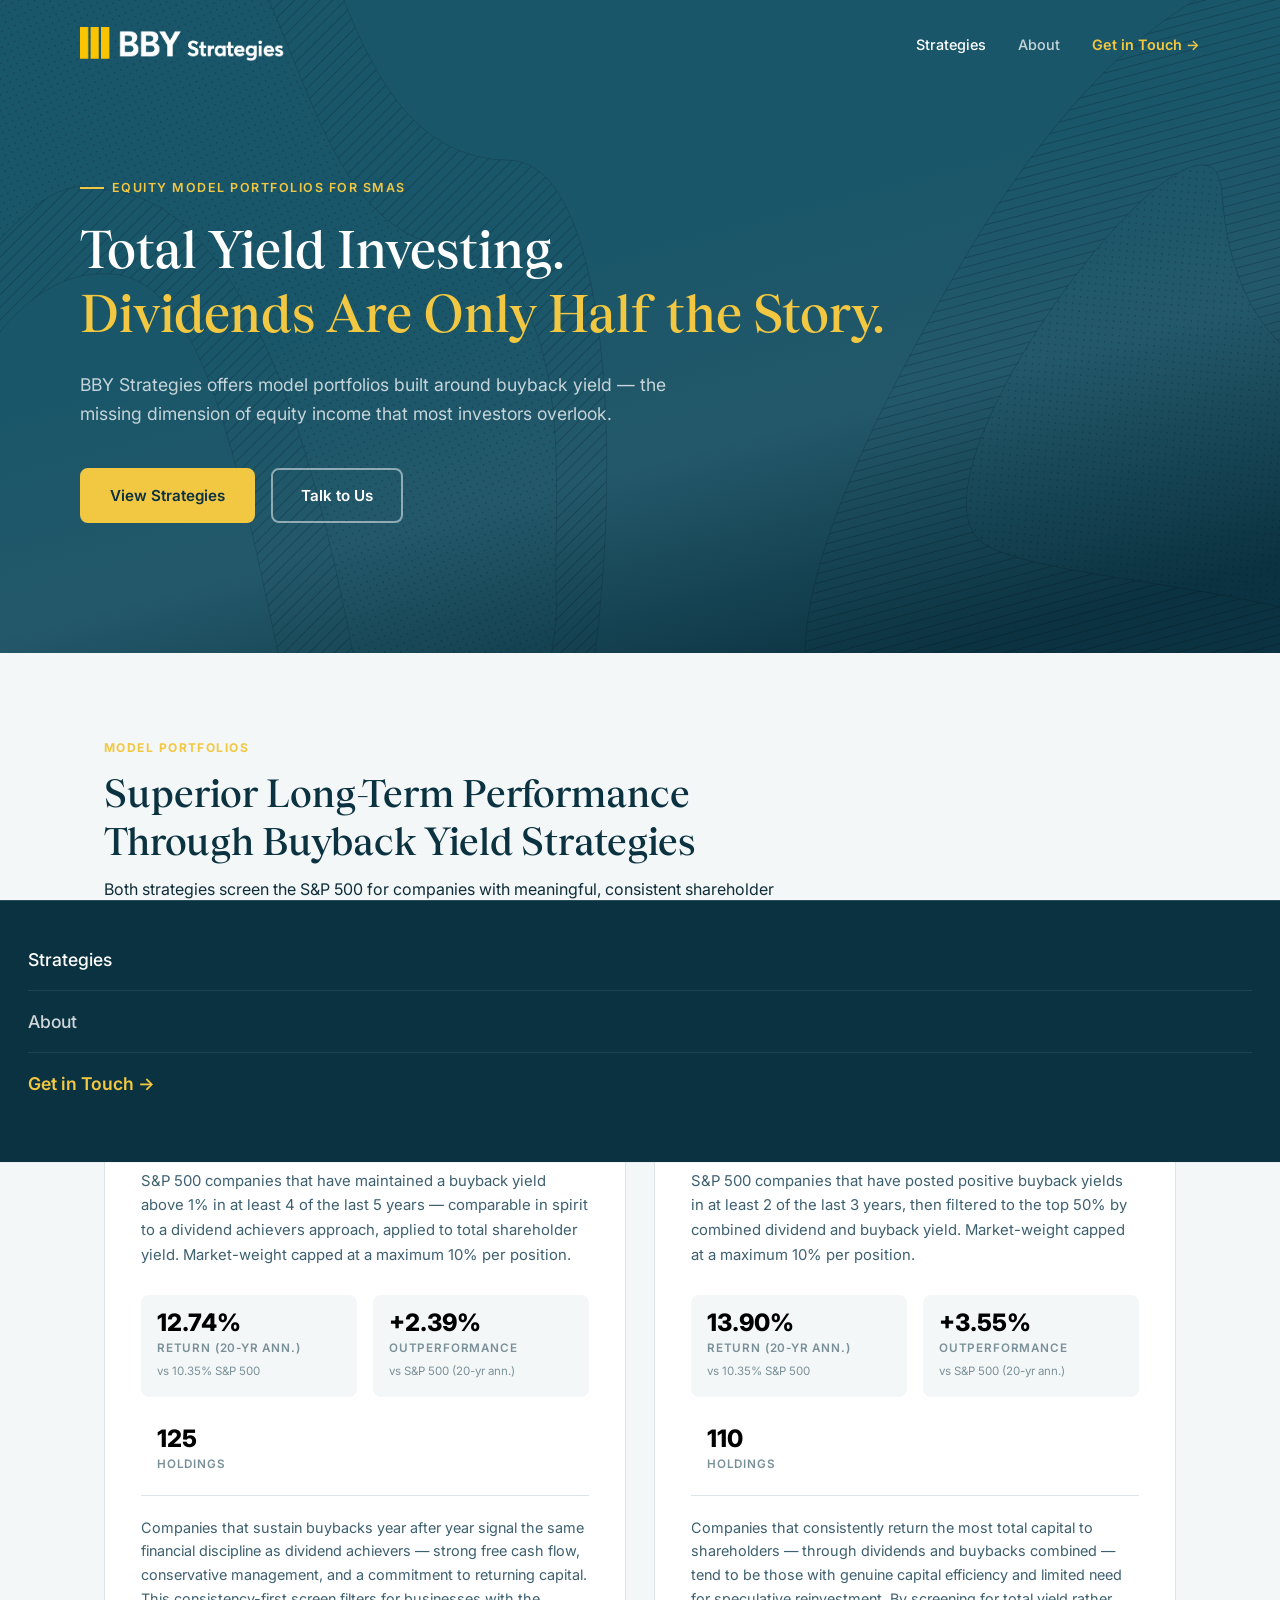
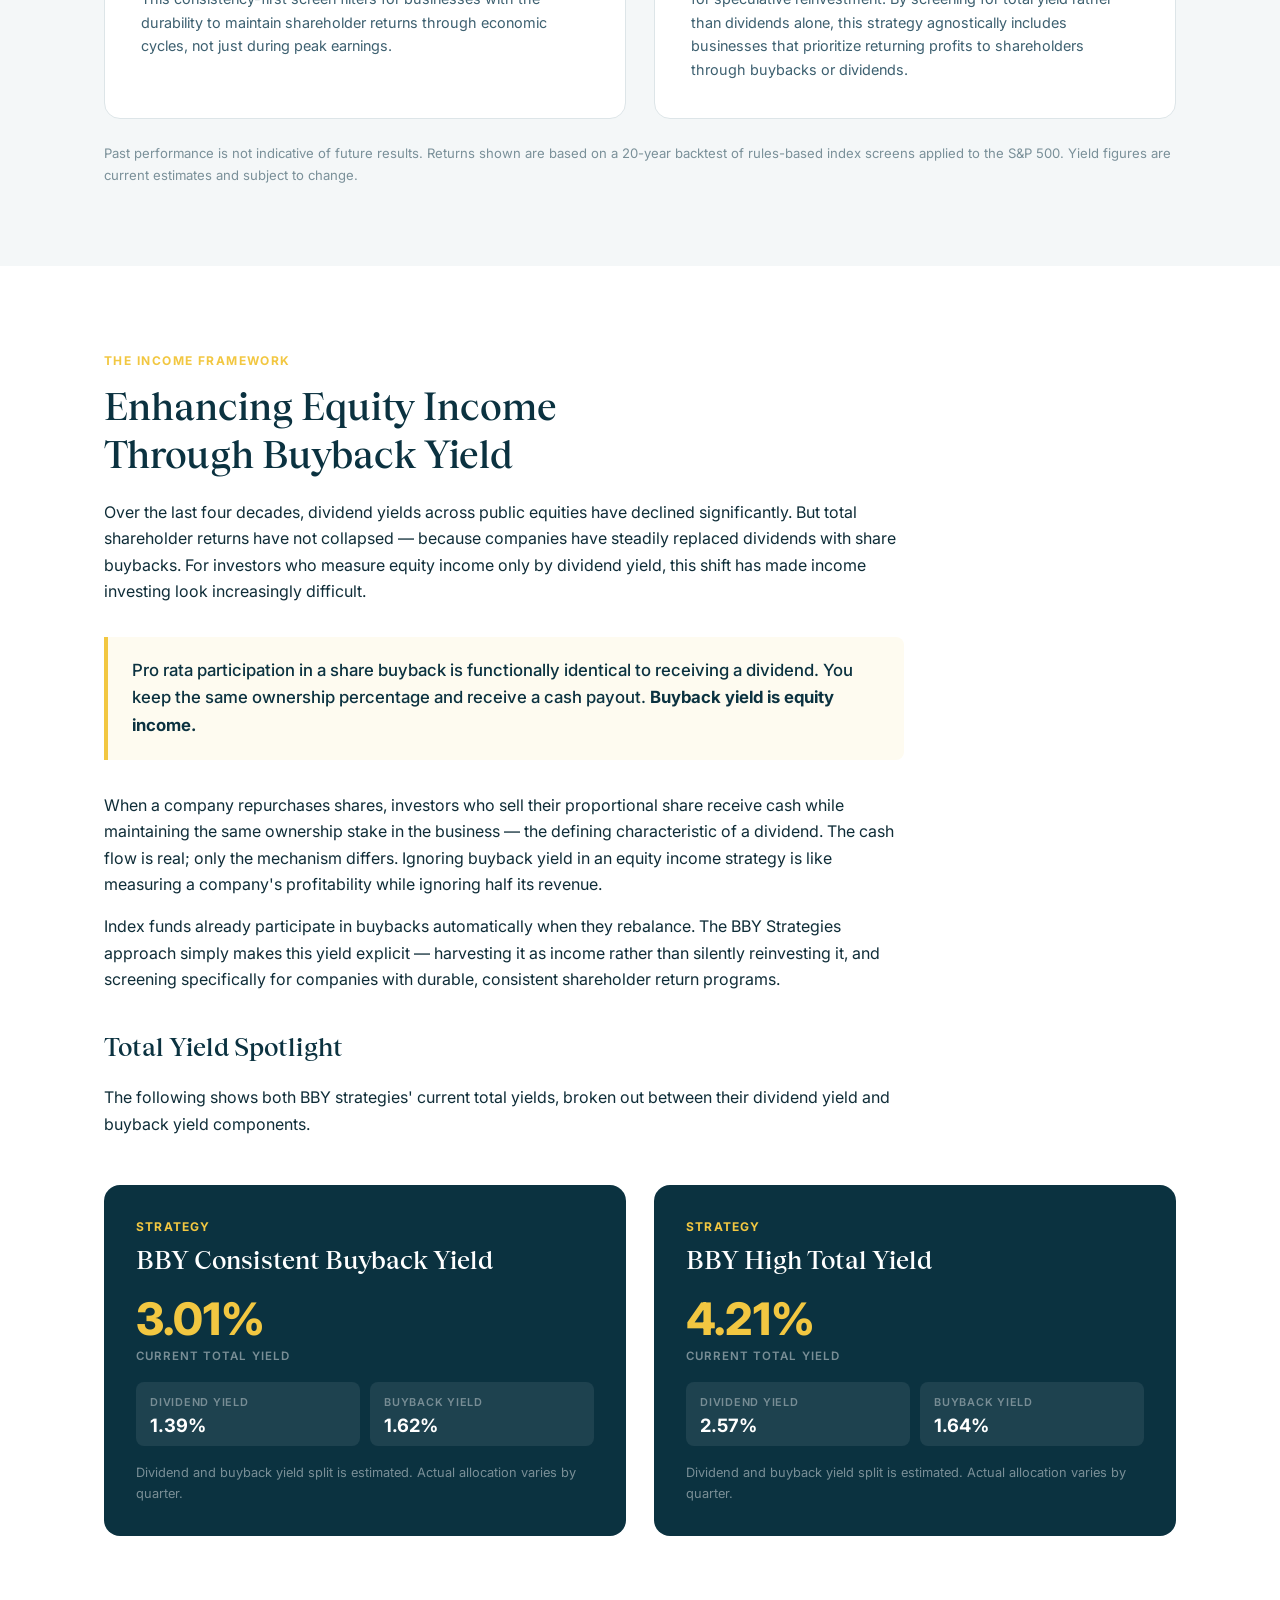
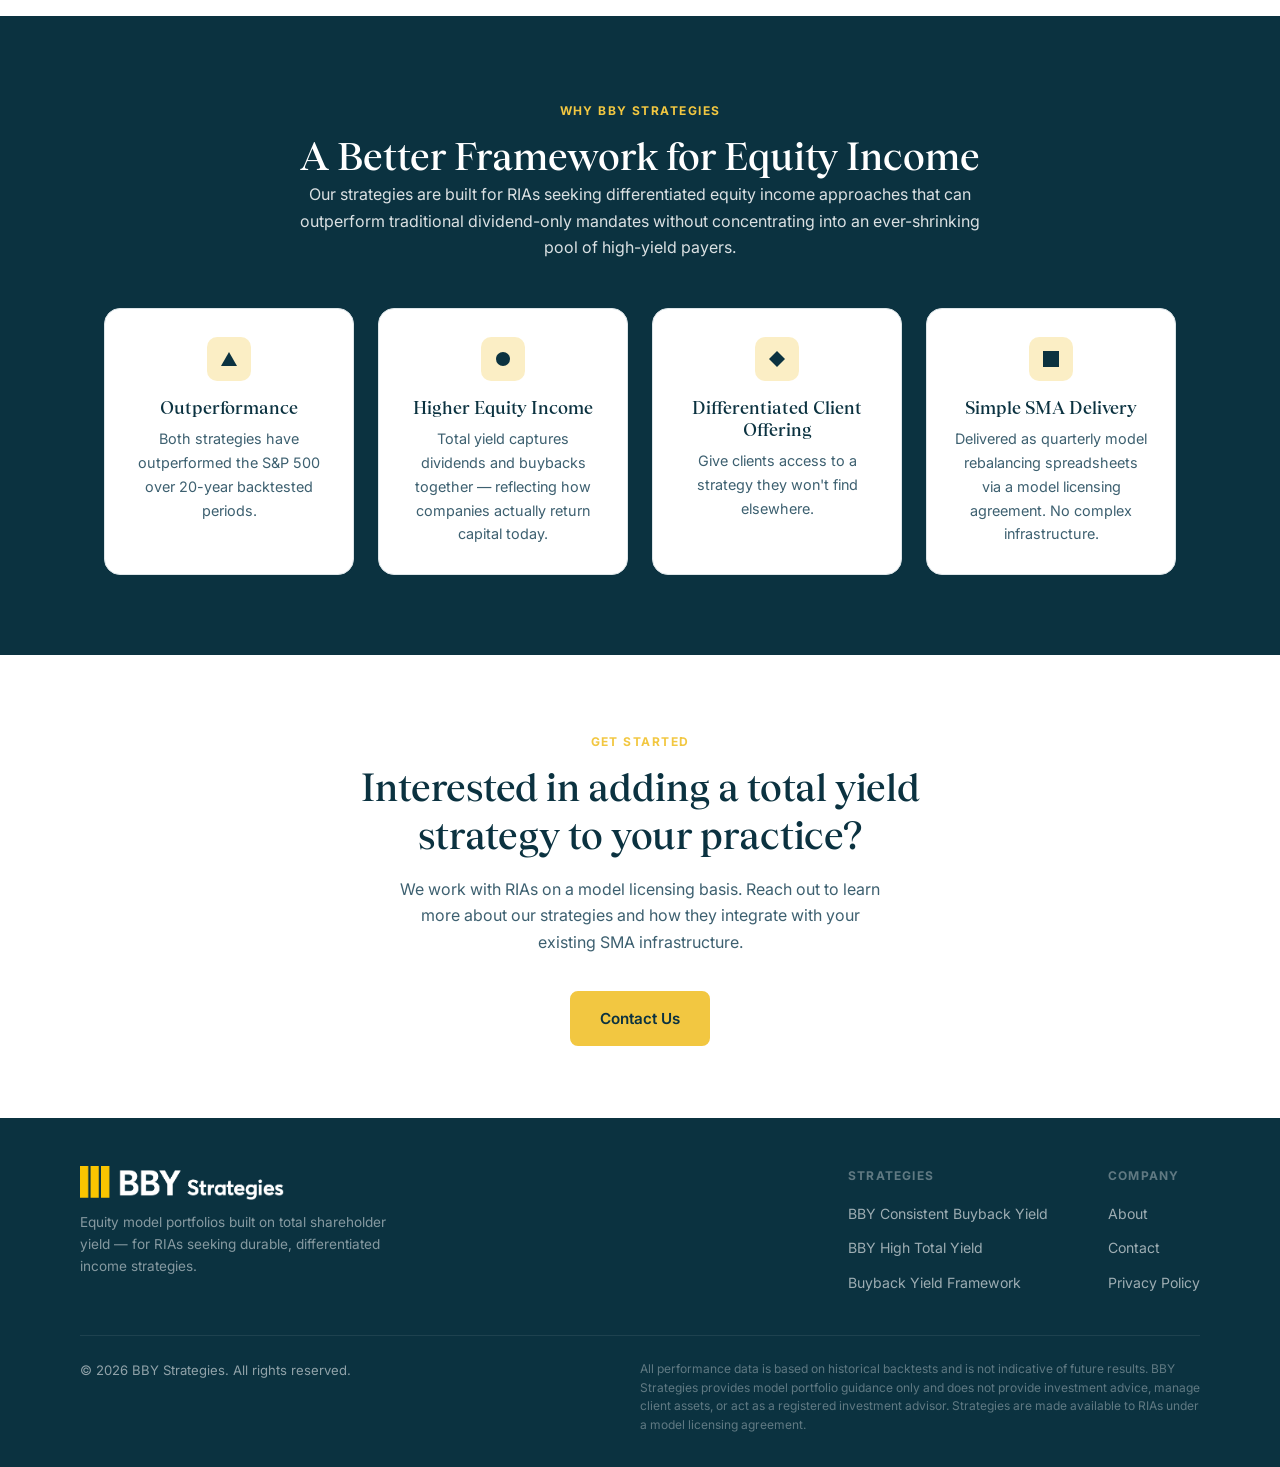
==== index.html @ 71095b54 "Website" ====
<!DOCTYPE html>
<html lang="en">
<head>
  <meta charset="UTF-8" />
  <meta name="viewport" content="width=device-width, initial-scale=1.0" />
  <title>BBY Strategies — Buyback Yield Model Portfolios</title>
  <meta name="description" content="BBY Strategies provides equity model portfolios for separately managed accounts, built around buyback yield to generate superior long-term returns and enhanced equity income." />
  <link rel="preconnect" href="https://fonts.googleapis.com" />
  <link rel="preconnect" href="https://fonts.gstatic.com" crossorigin />
  <link href="https://fonts.googleapis.com/css2?family=Inter:wght@400;500;600;700;800&display=swap" rel="stylesheet" />
  <link rel="stylesheet" href="css/style.css" />
</head>
<body>

<!-- ===== Navigation ===== -->
<nav class="nav">
  <div class="nav__inner">
    <a href="index.html" class="nav__logo">
      <img src="images/logo-strategies-white.png" alt="BBY Strategies" />
    </a>
    <ul class="nav__links">
      <li><a href="index.html" class="active">Strategies</a></li>
      <li><a href="about.html">About</a></li>
      <li class="nav-cta"><a href="contact.html">Get in Touch &rarr;</a></li>
    </ul>
    <button class="nav__hamburger" id="nav-hamburger" aria-label="Open menu" aria-expanded="false">
      <span></span><span></span><span></span>
    </button>
  </div>
</nav>

<div class="mobile-menu" id="mobile-menu">
  <ul>
    <li><a href="index.html" class="active">Strategies</a></li>
    <li><a href="about.html">About</a></li>
    <li class="nav-cta"><a href="contact.html">Get in Touch &rarr;</a></li>
  </ul>
</div>

<!-- ===== Hero ===== -->
<section class="hero">

  <svg class="hero-blob hero-blob--left" viewBox="0 0 1064 1184" fill="none" xmlns="http://www.w3.org/2000/svg" aria-hidden="true">
    <path d="M365.024 420.159C365.024 290.773 146.822 379.116 129.447 248.578C112.071 118.04 77.0359 1 545.751 1C1014.47 1 978.769 248.578 978.769 248.578C978.769 365.693 724.549 323.824 716.161 397.226C705.675 488.978 1063 688.184 1063 810.013C1063 950.476 724.496 914.644 724.496 1097.94C716.161 1238.57 1 1194.14 1 1042.89C1 862.009 614.666 900.096 623.003 738.349C630.169 599.32 365.024 584.987 365.024 420.159Z" fill="url(#line-pat-hl)" mask="url(#blob-mask-hl)" stroke="currentColor" stroke-width="0.4"/>
    <path d="M439.133 423.459C414.176 326.945 349.397 197.106 349.397 146.403C349.397 40.1026 833.202 101.077 727.86 171.557C507.897 318.724 734.603 513.792 758.601 541.002C777.929 562.916 996.802 730.03 953.291 816.927C909.78 903.823 671.787 908.241 647.979 1035.63C624.171 1163.03 424.977 1133.59 332.209 1137.81C239.44 1142.02 -99.7187 1030.83 309.12 950.679C717.959 870.531 693.779 746.88 699.693 724.947C722.567 640.122 470.329 544.102 439.133 423.459Z" fill="url(#dot-pat-hl)"/>
    <path d="M439.133 423.459C414.176 326.945 349.397 197.106 349.397 146.403C349.397 40.1026 833.202 101.077 727.86 171.557C507.897 318.724 734.603 513.792 758.601 541.002C777.929 562.916 996.802 730.03 953.291 816.927C909.78 903.823 671.787 908.241 647.979 1035.63C624.171 1163.03 424.977 1133.59 332.209 1137.81C239.44 1142.02 -99.7187 1030.83 309.12 950.679C717.959 870.531 693.779 746.88 699.693 724.947C722.567 640.122 470.329 544.102 439.133 423.459Z" stroke="currentColor" stroke-width="0.4"/>
    <defs>
      <mask id="blob-mask-hl"><rect x="0" y="0" width="100%" height="100%" fill="white"/><path d="M439.133 423.459C414.176 326.945 349.397 197.106 349.397 146.403C349.397 40.1026 833.202 101.077 727.86 171.557C507.897 318.724 734.603 513.792 758.601 541.002C777.929 562.916 996.802 730.03 953.291 816.927C909.78 903.823 671.787 908.241 647.979 1035.63C624.171 1163.03 424.977 1133.59 332.209 1137.81C239.44 1142.02 -99.7187 1030.83 309.12 950.679C717.959 870.531 693.779 746.88 699.693 724.947C722.567 640.122 470.329 544.102 439.133 423.459Z" fill="black"/></mask>
      <pattern id="line-pat-hl" width="0.0075" height="100%" patternContentUnits="objectBoundingBox" patternTransform="rotate(135)"><line x1="0" y1="0" x2="0" y2="1" stroke="currentColor" stroke-width="0.001"/></pattern>
      <pattern id="dot-pat-hl" width="0.0075" height="0.015" patternContentUnits="objectBoundingBox" fill="currentColor" patternTransform="rotate(-25) scale(1 0.8)"><circle cx="0.00375" cy="0.00375" r="0.00075"/><circle cx="0.00375" cy="0.01125" r="0.00075"/></pattern>
    </defs>
  </svg>
  <svg class="hero-blob hero-blob--right" viewBox="0 0 1064 1184" fill="none" xmlns="http://www.w3.org/2000/svg" aria-hidden="true">
    <path d="M365.024 420.159C365.024 290.773 146.822 379.116 129.447 248.578C112.071 118.04 77.0359 1 545.751 1C1014.47 1 978.769 248.578 978.769 248.578C978.769 365.693 724.549 323.824 716.161 397.226C705.675 488.978 1063 688.184 1063 810.013C1063 950.476 724.496 914.644 724.496 1097.94C716.161 1238.57 1 1194.14 1 1042.89C1 862.009 614.666 900.096 623.003 738.349C630.169 599.32 365.024 584.987 365.024 420.159Z" fill="url(#line-pat-hr)" mask="url(#blob-mask-hr)" stroke="currentColor" stroke-width="0.4"/>
    <path d="M439.133 423.459C414.176 326.945 349.397 197.106 349.397 146.403C349.397 40.1026 833.202 101.077 727.86 171.557C507.897 318.724 734.603 513.792 758.601 541.002C777.929 562.916 996.802 730.03 953.291 816.927C909.78 903.823 671.787 908.241 647.979 1035.63C624.171 1163.03 424.977 1133.59 332.209 1137.81C239.44 1142.02 -99.7187 1030.83 309.12 950.679C717.959 870.531 693.779 746.88 699.693 724.947C722.567 640.122 470.329 544.102 439.133 423.459Z" fill="url(#dot-pat-hr)"/>
    <path d="M439.133 423.459C414.176 326.945 349.397 197.106 349.397 146.403C349.397 40.1026 833.202 101.077 727.86 171.557C507.897 318.724 734.603 513.792 758.601 541.002C777.929 562.916 996.802 730.03 953.291 816.927C909.78 903.823 671.787 908.241 647.979 1035.63C624.171 1163.03 424.977 1133.59 332.209 1137.81C239.44 1142.02 -99.7187 1030.83 309.12 950.679C717.959 870.531 693.779 746.88 699.693 724.947C722.567 640.122 470.329 544.102 439.133 423.459Z" stroke="currentColor" stroke-width="0.4"/>
    <defs>
      <mask id="blob-mask-hr"><rect x="0" y="0" width="100%" height="100%" fill="white"/><path d="M439.133 423.459C414.176 326.945 349.397 197.106 349.397 146.403C349.397 40.1026 833.202 101.077 727.86 171.557C507.897 318.724 734.603 513.792 758.601 541.002C777.929 562.916 996.802 730.03 953.291 816.927C909.78 903.823 671.787 908.241 647.979 1035.63C624.171 1163.03 424.977 1133.59 332.209 1137.81C239.44 1142.02 -99.7187 1030.83 309.12 950.679C717.959 870.531 693.779 746.88 699.693 724.947C722.567 640.122 470.329 544.102 439.133 423.459Z" fill="black"/></mask>
      <pattern id="line-pat-hr" width="0.0075" height="100%" patternContentUnits="objectBoundingBox" patternTransform="rotate(135)"><line x1="0" y1="0" x2="0" y2="1" stroke="currentColor" stroke-width="0.001"/></pattern>
      <pattern id="dot-pat-hr" width="0.0075" height="0.015" patternContentUnits="objectBoundingBox" fill="currentColor" patternTransform="rotate(-25) scale(1 0.8)"><circle cx="0.00375" cy="0.00375" r="0.00075"/><circle cx="0.00375" cy="0.01125" r="0.00075"/></pattern>
    </defs>
  </svg>

  <div class="hero__inner">
    <div class="hero__eyebrow">Equity Model Portfolios for SMAs</div>
    <h1>Total Yield Investing.<br><em>Dividends Are Only Half the Story.</em></h1>
    <p class="hero__sub">
      BBY Strategies offers model portfolios built around buyback yield — the missing dimension
      of equity income that most investors overlook.
    </p>
    <div class="hero__actions">
      <a href="#strategies" class="btn btn-primary">View Strategies</a>
      <a href="contact.html" class="btn btn-outline">Talk to Us</a>
    </div>
  </div>
</section>

<!-- ===== Section 1: Strategies ===== -->
<section class="section section--gray" id="strategies">
  <div class="container">
    <div class="section-label">Model Portfolios</div>
    <h2 style="padding-bottom: 10px;">Superior Long-Term Performance<br>Through Buyback Yield Strategies</h2>
    <div class="section-intro" style="margin-bottom: 64px;">
      <p>
        Both strategies screen the S&amp;P 500 for companies with meaningful, consistent shareholder returns —
        combining dividend yield and buyback yield into a single total yield framework. The result is a
        portfolio that has historically outperformed the broad market and high-dividend benchmarks alike.
      </p>
    </div>

    <div class="strategies">

      <!-- Strategy 1 -->
      <div class="strategy-card">
        <div class="strategy-card__tag">Strategy</div>
        <h3>BBY Consistent Buyback Yield</h3>
        <p class="strategy-card__desc">S&amp;P 500 companies that have maintained a buyback yield above 1% in at least 4 of the last 5 years — comparable in spirit to a dividend achievers approach, applied to total shareholder yield. Market-weight capped at a maximum 10% per position.</p>

        <div class="strategy-card__metrics">
          <div class="metric">
            <div class="metric__value">12.74%</div>
            <div class="metric__label">Return (20-yr ann.)</div>
            <div class="metric__vs">vs 10.35% S&amp;P 500</div>
          </div>
          <div class="metric">
            <div class="metric__value">+2.39%</div>
            <div class="metric__label">Outperformance</div>
            <div class="metric__vs">vs S&amp;P 500 (20-yr ann.)</div>
          </div>
        </div>
        <div class="metric metric--plain">
          <div class="metric__value">125</div>
          <div class="metric__label">Holdings</div>
        </div>
        <p class="strategy-card__thesis">
          Companies that sustain buybacks year after year signal the same financial discipline as dividend achievers — strong free cash flow, conservative management, and a commitment to returning capital. This consistency-first screen filters for businesses with the durability to maintain shareholder returns through economic cycles, not just during peak earnings.
        </p>
      </div>

      <!-- Strategy 2 -->
      <div class="strategy-card">
        <div class="strategy-card__tag">Strategy</div>
        <h3>BBY High Total Yield</h3>
        <p class="strategy-card__desc">S&amp;P 500 companies that have posted positive buyback yields in at least 2 of the last 3 years, then filtered to the top 50% by combined dividend and buyback yield. Market-weight capped at a maximum 10% per position.</p>

        <div class="strategy-card__metrics">
          <div class="metric">
            <div class="metric__value">13.90%</div>
            <div class="metric__label">Return (20-yr ann.)</div>
            <div class="metric__vs">vs 10.35% S&amp;P 500</div>
          </div>
          <div class="metric">
            <div class="metric__value">+3.55%</div>
            <div class="metric__label">Outperformance</div>
            <div class="metric__vs">vs S&amp;P 500 (20-yr ann.)</div>
          </div>
        </div>
        <div class="metric metric--plain">
          <div class="metric__value">110</div>
          <div class="metric__label">Holdings</div>
        </div>
        <p class="strategy-card__thesis">
          Companies that consistently return the most total capital to shareholders — through dividends and buybacks combined — tend to be those with genuine capital efficiency and limited need for speculative reinvestment. By screening for total yield rather than dividends alone, this strategy agnostically includes businesses that prioritize returning profits to shareholders through buybacks or dividends.
        </p>
      </div>

    </div><!-- end .strategies -->

    <p style="margin-top: 24px; font-size: 0.82rem; color: var(--mid-gray);">
      Past performance is not indicative of future results. Returns shown are based on a 20-year backtest of rules-based index screens applied to the S&amp;P 500. Yield figures are current estimates and subject to change.
    </p>
  </div>
</section>

<!-- ===== Section 2: Equity Income via Buyback Yield ===== -->
<section class="section" id="equity-income">
  <div class="container">
    <div class="section-label">The Income Framework</div>

    <div class="income-explainer">
      <h2 style="max-width: 480px;">Enhancing Equity Income Through Buyback Yield</h2>

      <p>
        Over the last four decades, dividend yields across public equities have declined significantly.
        But total shareholder returns have not collapsed — because companies have steadily replaced
        dividends with share buybacks. For investors who measure equity income only by dividend yield,
        this shift has made income investing look increasingly difficult.
      </p>

      <div class="callout-box">
        <p>
          Pro rata participation in a share buyback is functionally identical to receiving a dividend.
          You keep the same ownership percentage and receive a cash payout. <strong>Buyback yield is equity income.</strong>
        </p>
      </div>

      <p>
        When a company repurchases shares, investors who sell their proportional share receive cash while
        maintaining the same ownership stake in the business — the defining characteristic of a
        dividend. The cash flow is real; only the mechanism differs. Ignoring buyback yield in an
        equity income strategy is like measuring a company's profitability while ignoring half its
        revenue.
      </p>

      <p>
        Index funds already participate in buybacks automatically when they rebalance. The BBY Strategies
        approach simply makes this yield explicit — harvesting it as income rather than silently
        reinvesting it, and screening specifically for companies with durable, consistent shareholder
        return programs.
      </p>

      <h3 style="margin-top: 40px; margin-bottom: 20px;">Total Yield Spotlight</h3>
      <p>
        The following shows both BBY strategies' current total yields, broken out between their dividend
        yield and buyback yield components.
      </p>
    </div>

    <!-- Income Cards -->
    <div class="income-grid">

      <div class="income-card">
        <div class="income-card__name">Strategy</div>
        <h3>BBY Consistent Buyback Yield</h3>

        <div class="yield-hero">
          <div class="yield-hero__value">3.01%</div>
          <div class="yield-hero__label">Current Total Yield</div>
        </div>

        <div class="yield-sub-tiles">
          <div class="yield-sub-tile">
            <div class="yield-sub-tile__label">Dividend Yield</div>
            <div class="yield-sub-tile__value">1.39%</div>
          </div>
          <div class="yield-sub-tile">
            <div class="yield-sub-tile__label">Buyback Yield</div>
            <div class="yield-sub-tile__value">1.62%</div>
          </div>
        </div>

        <p class="income-card__note">
          Dividend and buyback yield split is estimated. Actual allocation varies by quarter.
        </p>
      </div>

      <div class="income-card">
        <div class="income-card__name">Strategy</div>
        <h3>BBY High Total Yield</h3>

        <div class="yield-hero">
          <div class="yield-hero__value">4.21%</div>
          <div class="yield-hero__label">Current Total Yield</div>
        </div>

        <div class="yield-sub-tiles">
          <div class="yield-sub-tile">
            <div class="yield-sub-tile__label">Dividend Yield</div>
            <div class="yield-sub-tile__value">2.57%</div>
          </div>
          <div class="yield-sub-tile">
            <div class="yield-sub-tile__label">Buyback Yield</div>
            <div class="yield-sub-tile__value">1.64%</div>
          </div>
        </div>

        <p class="income-card__note">
          Dividend and buyback yield split is estimated. Actual allocation varies by quarter.
        </p>
      </div>

    </div><!-- end income-grid -->
  </div>
</section>

<!-- ===== Why BBY ===== -->
<section class="section section--dark">
  <div class="container text-center">
    <div class="section-label">Why BBY Strategies</div>
    <h2>A Better Framework for Equity Income</h2>
    <div class="section-intro">
      <p>Our strategies are built for RIAs seeking differentiated equity income approaches that can
      outperform traditional dividend-only mandates without concentrating into an ever-shrinking
      pool of high-yield payers.</p>
    </div>

    <div class="why-grid">
      <div class="why-card">
        <div class="why-card__icon">
          <svg width="18" height="18" viewBox="0 0 18 18" fill="none" aria-hidden="true"><polygon points="9,2 17,16 1,16" fill="currentColor"/></svg>
        </div>
        <h4>Outperformance</h4>
        <p>Both strategies have outperformed the S&amp;P 500 over 20-year backtested periods.</p>
      </div>
      <div class="why-card">
        <div class="why-card__icon">
          <svg width="18" height="18" viewBox="0 0 18 18" fill="none" aria-hidden="true"><circle cx="9" cy="9" r="7" fill="currentColor"/></svg>
        </div>
        <h4>Higher Equity Income</h4>
        <p>Total yield captures dividends and buybacks together — reflecting how companies actually return capital today.</p>
      </div>
      <div class="why-card">
        <div class="why-card__icon">
          <svg width="18" height="18" viewBox="0 0 18 18" fill="none" aria-hidden="true"><polygon points="9,1 17,9 9,17 1,9" fill="currentColor"/></svg>
        </div>
        <h4>Differentiated Client Offering</h4>
        <p>Give clients access to a strategy they won't find elsewhere.</p>
      </div>
      <div class="why-card">
        <div class="why-card__icon">
          <svg width="18" height="18" viewBox="0 0 18 18" fill="none" aria-hidden="true"><rect x="1" y="1" width="16" height="16" fill="currentColor"/></svg>
        </div>
        <h4>Simple SMA Delivery</h4>
        <p>Delivered as quarterly model rebalancing spreadsheets via a model licensing agreement. No complex infrastructure.</p>
      </div>
    </div>
  </div>
</section>

<!-- ===== CTA ===== -->
<section class="section" style="padding: 72px 24px;">
  <div class="container text-center">
    <div class="section-label">Get Started</div>
    <h2 style="max-width: 560px; margin-inline: auto; margin-bottom: 16px;">
      Interested in adding a total yield strategy to your practice?
    </h2>
    <p style="color: var(--text-light); max-width: 480px; margin-inline: auto; margin-bottom: 36px;">
      We work with RIAs on a model licensing basis. Reach out to learn more about our strategies and
      how they integrate with your existing SMA infrastructure.
    </p>
    <a href="contact.html" class="btn btn-primary">Contact Us</a>
  </div>
</section>

<!-- ===== Footer ===== -->
<footer class="footer">
  <div class="footer__inner">
    <div class="footer__top">
      <div class="footer__brand">
        <a href="index.html" class="nav__logo" style="margin-bottom: 12px;">
          <img src="images/logo-strategies-white.png" alt="BBY Strategies" />
        </a>
        <p>Equity model portfolios built on total shareholder yield — for RIAs seeking durable,
        differentiated income strategies.</p>
      </div>

      <div class="footer__links">
        <div class="footer__col">
          <h5>Strategies</h5>
          <ul>
            <li><a href="index.html#strategies">BBY Consistent Buyback Yield</a></li>
            <li><a href="index.html#strategies">BBY High Total Yield</a></li>
            <li><a href="index.html#equity-income">Buyback Yield Framework</a></li>
          </ul>
        </div>
        <div class="footer__col">
          <h5>Company</h5>
          <ul>
            <li><a href="about.html">About</a></li>
            <li><a href="contact.html">Contact</a></li>
            <li><a href="privacy.html">Privacy Policy</a></li>
          </ul>
        </div>
      </div>
    </div>

    <div class="footer__bottom">
      <p class="footer__copy">&copy; 2026 BBY Strategies. All rights reserved.</p>
      <p class="footer__disclaimer">
        All performance data is based on historical backtests and is not indicative of future results.
        BBY Strategies provides model portfolio guidance only and does not provide investment advice,
        manage client assets, or act as a registered investment advisor. Strategies are made available
        to RIAs under a model licensing agreement.
      </p>
    </div>
  </div>
</footer>

<script>
  (function() {
    var nav = document.querySelector('.nav');
    function update() { nav.classList.toggle('nav--scrolled', window.scrollY > 20); }
    window.addEventListener('scroll', update, { passive: true });
    update();

    var hamburger = document.getElementById('nav-hamburger');
    var mobileMenu = document.getElementById('mobile-menu');
    hamburger.addEventListener('click', function() {
      var open = mobileMenu.classList.toggle('is-open');
      hamburger.classList.toggle('is-open', open);
      hamburger.setAttribute('aria-expanded', open);
    });
    mobileMenu.querySelectorAll('a').forEach(function(a) {
      a.addEventListener('click', function() {
        mobileMenu.classList.remove('is-open');
        hamburger.classList.remove('is-open');
        hamburger.setAttribute('aria-expanded', 'false');
      });
    });
  })();
</script>
</body>
</html>
---- css/style.css ----
/* ============================================================
   BBY Strategies — Main Stylesheet
   ============================================================ */

/* --- Fonts ------------------------------------------------- */
@font-face {
  font-family: 'Tobias';
  src: url('../fonts/tobias-medium.woff') format('woff');
  font-weight: 500;
  font-style: normal;
  font-display: swap;
}

/* --- Reset & Base ----------------------------------------- */
*, *::before, *::after {
  box-sizing: border-box;
  margin: 0;
  padding: 0;
}

:root {
  --navy:      #0b3240;
  --navy-mid:  #1a5669;
  --gold:      #f2c741;
  --gold-lt:   #f5d46a;
  --white:     #ffffff;
  --off-white: #f4f7f8;
  --light-gray:#dde5e8;
  --mid-gray:  #7a9099;
  --text:      #0f2d38;
  --text-light:#3d6070;

  --font: 'Inter', 'Segoe UI', system-ui, -apple-system, sans-serif;
  --mono: 'JetBrains Mono', 'Fira Code', monospace;

  --radius: 8px;
  --radius-lg: 16px;
  --shadow: 0 4px 24px rgba(11, 50, 64, 0.10);
  --shadow-lg: 0 8px 40px rgba(11, 50, 64, 0.18);

  --max-width: 1120px;
  --section-pad: 80px 24px;
}

html {
  scroll-behavior: smooth;
}

body {
  font-family: var(--font);
  font-size: 16px;
  line-height: 1.65;
  color: var(--text);
  background: var(--white);
  -webkit-font-smoothing: antialiased;
}

img {
  max-width: 100%;
  display: block;
}

a {
  color: var(--gold);
  text-decoration: none;
  transition: color 0.2s;
}
a:hover { color: var(--gold-lt); }

/* --- Typography ------------------------------------------- */
h1, h2, h3, h4 {
  font-family: 'Tobias', 'Georgia', serif;
  font-weight: 500;
  line-height: 1.25;
  color: var(--navy);
}

h1 { font-size: clamp(2rem, 5vw, 3.2rem); }
h2 { font-size: clamp(1.6rem, 3.5vw, 2.4rem); }
h3 { font-size: clamp(1.2rem, 2.5vw, 1.6rem); }
h4 { font-size: 1.1rem; }

p { margin-bottom: 1em; }
p:last-child { margin-bottom: 0; }

/* --- Layout helpers --------------------------------------- */
.container {
  max-width: var(--max-width);
  margin-inline: auto;
  padding-inline: 24px;
}

.section { padding: var(--section-pad); }
.section--dark {
  background-color: var(--navy);
  color: var(--white);
}
.section--dark h2, .section--dark h3, .section--dark h4 {
  color: var(--white);
}
.section--dark p, .section--dark li {
  color: rgba(255,255,255,0.85);
}

.section--gray { background: var(--off-white); }

.section-label {
  display: inline-block;
  font-size: 0.75rem;
  font-weight: 700;
  letter-spacing: 0.12em;
  text-transform: uppercase;
  color: var(--gold);
  margin-bottom: 12px;
}

.section-intro {
  max-width: 680px;
  margin-bottom: 48px;
}

.text-center { text-align: center; }
.text-center .section-intro { margin-inline: auto; }

/* --- Buttons ---------------------------------------------- */
.btn {
  display: inline-block;
  padding: 13px 28px;
  border-radius: var(--radius);
  font-weight: 600;
  font-size: 0.95rem;
  cursor: pointer;
  transition: all 0.2s;
  border: 2px solid transparent;
}

.btn-primary {
  background: var(--gold);
  color: var(--navy);
  border-color: var(--gold);
}
.btn-primary:hover {
  background: var(--gold-lt);
  border-color: var(--gold-lt);
  color: var(--navy);
}

.btn-outline {
  background: transparent;
  color: var(--white);
  border-color: rgba(255,255,255,0.5);
}
.btn-outline:hover {
  border-color: var(--white);
  color: var(--white);
  background: rgba(255,255,255,0.08);
}

/* --- Navigation ------------------------------------------- */
.nav {
  position: fixed;
  top: 0;
  left: 0;
  right: 0;
  z-index: 100;
  background: transparent;
  border-bottom: 1px solid transparent;
  transition: background 0.3s ease, border-color 0.3s ease;
  padding-inline: 24px;
  padding-top: 10px;
}

.nav--scrolled {
  background: var(--navy);
  border-bottom: 1px solid rgba(255,255,255,0.08);
}

.nav__inner {
  max-width: var(--max-width);
  margin-inline: auto;
  padding: 0;
  display: flex;
  align-items: center;
  justify-content: space-between;
  height: 68px;
}

.nav__logo {
  display: flex;
  align-items: center;
  text-decoration: none;
}

.nav__logo img {
  height: 34px;
  width: auto;
  display: block;
}

.nav__links {
  display: flex;
  list-style: none;
  gap: 32px;
  align-items: center;
}

.nav__links a {
  color: rgba(255,255,255,0.75);
  font-size: 0.9rem;
  font-weight: 500;
  text-decoration: none;
  transition: color 0.2s;
}
.nav__links a:hover,
.nav__links a.active {
  color: var(--white);
}

.nav__links .nav-cta a {
  color: var(--gold);
  font-weight: 600;
}
.nav__links .nav-cta a:hover { color: var(--gold-lt); }

/* --- Hamburger / Mobile menu ------------------------------ */
.nav__hamburger {
  display: none;
  flex-direction: column;
  justify-content: center;
  gap: 5px;
  background: none;
  border: none;
  cursor: pointer;
  padding: 8px;
  margin-right: -8px;
}
.nav__hamburger span {
  display: block;
  width: 24px;
  height: 2px;
  background: var(--white);
  border-radius: 2px;
  transition: transform 0.3s ease, opacity 0.3s ease;
}
.nav__hamburger.is-open span:nth-child(1) { transform: translateY(7px) rotate(45deg); }
.nav__hamburger.is-open span:nth-child(2) { opacity: 0; }
.nav__hamburger.is-open span:nth-child(3) { transform: translateY(-7px) rotate(-45deg); }

.mobile-menu {
  position: fixed;
  bottom: 0;
  left: 0;
  right: 0;
  z-index: 99;
  background: var(--navy);
  border-top: 1px solid rgba(255,255,255,0.1);
  padding: 28px 28px 48px;
  transform: translateY(100%);
  transition: transform 0.35s cubic-bezier(0.4, 0, 0.2, 1);
}
.mobile-menu.is-open { transform: translateY(0); }
.mobile-menu ul {
  list-style: none;
  padding: 0;
  margin: 0;
}
.mobile-menu li { border-bottom: 1px solid rgba(255,255,255,0.08); }
.mobile-menu li:last-child { border-bottom: none; }
.mobile-menu a {
  display: block;
  padding: 16px 0;
  color: rgba(255,255,255,0.8);
  font-size: 1.1rem;
  font-weight: 500;
  text-decoration: none;
}
.mobile-menu a:hover,
.mobile-menu a.active { color: var(--white); }
.mobile-menu .nav-cta a {
  color: var(--gold);
  font-weight: 600;
}

@media (max-width: 640px) {
  .nav__hamburger { display: flex; }
}

/* --- Hero ------------------------------------------------- */
.hero {
  background-color: var(--navy);
  background-image: linear-gradient(165deg, #1a5669 42%, rgba(43,101,120,0.75) 64%, rgba(95,149,166,0) 91%);
  color: var(--white);
  padding: 170px 24px 130px;
  position: relative;
  overflow: hidden;
}

/* --- Blob shapes (shared by all dark hero sections) ------- */
.hero-blob {
  position: absolute;
  height: 1323px;
  width: auto;
  opacity: 0.5;
  mix-blend-mode: multiply;
  color: var(--navy-mid);
  pointer-events: none;
  z-index: 0;
}
.hero-blob--left {
  left: -648px;
  top: -286px;
  transform: rotate(-90deg);
}
.hero-blob--right {
  right: -834px;
  top: -44px;
  transform: rotate(-60deg);
}

@media (max-width: 860px) {
  .hero-blob--left  { left: -860px; top: 419px;   transform: rotate(-146deg); }
  .hero-blob--right { right: -600px; top: -1300px; transform: rotate(-146deg); }
}

.hero__inner {
  max-width: var(--max-width);
  margin-inline: auto;
  position: relative;
  z-index: 1;
}

.about-hero .container,
.contact-hero .container,
.privacy-hero .container {
  position: relative;
  z-index: 1;
}

.hero__eyebrow {
  display: inline-flex;
  align-items: center;
  gap: 8px;
  font-size: 0.78rem;
  font-weight: 600;
  letter-spacing: 0.12em;
  text-transform: uppercase;
  color: var(--gold);
  margin-bottom: 20px;
}
.hero__eyebrow::before {
  content: '';
  display: block;
  width: 24px;
  height: 2px;
  background: var(--gold);
}

.hero h1 {
  color: var(--white);
  margin-bottom: 24px;
}

.hero h1 em {
  font-style: normal;
  color: var(--gold);
}

.hero__sub {
  font-size: 1.1rem;
  color: rgba(255,255,255,0.75);
  max-width: 600px;
  margin-bottom: 40px;
}

.hero__actions {
  display: flex;
  gap: 16px;
  flex-wrap: wrap;
}

/* --- Stat Strip ------------------------------------------- */
.stat-strip {
  background-color: var(--navy-mid);
  padding: 32px 24px;
  border-top: 1px solid rgba(255,255,255,0.06);
  border-bottom: 1px solid rgba(255,255,255,0.06);
}

.stat-strip__inner {
  max-width: var(--max-width);
  margin-inline: auto;
  display: grid;
  grid-template-columns: repeat(auto-fit, minmax(180px, 1fr));
  gap: 24px;
}

.stat {
  text-align: center;
}
.stat__value {
  font-size: 2rem;
  font-weight: 800;
  color: var(--gold);
  line-height: 1;
  margin-bottom: 6px;
}
.stat__label {
  font-size: 0.78rem;
  font-weight: 500;
  color: rgba(255,255,255,0.6);
  text-transform: uppercase;
  letter-spacing: 0.08em;
}

/* --- Strategy Cards --------------------------------------- */
.strategies {
  display: grid;
  grid-template-columns: 1fr 1fr;
  gap: 28px;
  margin-top: 48px;
}

.strategy-card {
  background: var(--white);
  border: 1px solid var(--light-gray);
  border-radius: var(--radius-lg);
  padding: 36px;
}

.strategy-card__tag {
  display: inline-block;
  font-size: 0.65rem;
  font-weight: 700;
  letter-spacing: 0.1em;
  text-transform: uppercase;
  color: var(--navy);
  background: rgba(242,199,65,0.15);
  border: 1px solid rgba(242,199,65,0.4);
  padding: 3px 10px;
  border-radius: 999px;
  margin-bottom: 16px;
}

.strategy-card h3 {
  margin-bottom: 10px;
}

.strategy-card__desc {
  font-size: 0.93rem;
  color: var(--text-light);
  margin-bottom: 28px;
}

.strategy-card__metrics {
  display: grid;
  grid-template-columns: 1fr 1fr;
  gap: 16px;
  margin-bottom: 28px;
}

.metric {
  background: var(--off-white);
  border-radius: var(--radius);
  padding: 16px;
}
.metric__value {
  font-size: 1.5rem;
  font-weight: 800;
  color: #000;
  line-height: 1;
  margin-bottom: 4px;
}
.metric__value--gold { color: #000; }
.metric__label {
  font-size: 0.73rem;
  font-weight: 600;
  text-transform: uppercase;
  letter-spacing: 0.07em;
  color: var(--mid-gray);
}
.metric__vs {
  font-size: 0.72rem;
  color: var(--mid-gray);
  margin-top: 4px;
}

.metric--plain {
  background: transparent;
  padding: 2px 0 0 16px;
}

.strategy-card__thesis {
  font-size: 0.9rem;
  color: var(--text-light);
  margin-top: 20px;
  margin-bottom: 0;
  padding-top: 20px;
  border-top: 1px solid var(--light-gray);
  line-height: 1.65;
}

.strategy-card__compare {
  background: var(--navy);
  border-radius: var(--radius);
  padding: 16px;
}

.compare-title {
  font-size: 0.65rem;
  font-weight: 700;
  text-transform: uppercase;
  letter-spacing: 0.1em;
  color: rgba(255,255,255,0.35);
  margin-bottom: 10px;
}

.compare-tiles {
  display: grid;
  grid-template-columns: 1fr 1fr;
  gap: 8px;
}

.compare-tile {
  background: rgba(255,255,255,0.06);
  border-radius: calc(var(--radius) - 2px);
  padding: 12px 14px;
}

.compare-tile__label {
  font-size: 0.65rem;
  font-weight: 600;
  text-transform: uppercase;
  letter-spacing: 0.07em;
  color: rgba(255,255,255,0.35);
  margin-bottom: 5px;
}

.compare-tile__bby {
  font-size: 1.4rem;
  font-weight: 800;
  color: var(--gold);
  line-height: 1;
  margin-bottom: 3px;
}

.compare-tile__sp {
  font-size: 0.72rem;
  color: rgba(255,255,255,0.45);
}

/* --- Income Section --------------------------------------- */
.income-explainer {
  max-width: 800px;
}

.income-explainer h2 { margin-bottom: 20px; }

.callout-box {
  background: rgba(242,199,65,0.08);
  border-left: 4px solid var(--gold);
  border-radius: 0 var(--radius) var(--radius) 0;
  padding: 20px 24px;
  margin: 32px 0;
}
.callout-box p {
  font-size: 1.05rem;
  font-weight: 500;
  color: var(--navy);
  margin: 0;
}

.income-grid {
  display: grid;
  grid-template-columns: 1fr 1fr;
  gap: 28px;
  margin-top: 48px;
}

.income-card {
  background: var(--navy);
  border-radius: var(--radius-lg);
  padding: 32px;
  color: var(--white);
}

.income-card__name {
  font-size: 0.75rem;
  font-weight: 700;
  letter-spacing: 0.1em;
  text-transform: uppercase;
  color: var(--gold);
  margin-bottom: 8px;
}

.income-card h3 {
  color: var(--white);
  margin-bottom: 20px;
}

.yield-hero {
  margin-bottom: 16px;
}

.yield-hero__value {
  font-size: 2.8rem;
  font-weight: 800;
  color: var(--gold);
  line-height: 1;
  margin-bottom: 5px;
}

.yield-hero__label {
  font-size: 0.72rem;
  font-weight: 600;
  text-transform: uppercase;
  letter-spacing: 0.09em;
  color: rgba(255,255,255,0.45);
}

.yield-sub-tiles {
  display: grid;
  grid-template-columns: 1fr 1fr;
  gap: 10px;
  margin-bottom: 16px;
}

.yield-sub-tile {
  background: rgba(255,255,255,0.08);
  border-radius: var(--radius);
  padding: 12px 14px;
}

.yield-sub-tile__label {
  font-size: 0.68rem;
  font-weight: 600;
  text-transform: uppercase;
  letter-spacing: 0.07em;
  color: rgba(255,255,255,0.4);
  margin-bottom: 4px;
}

.yield-sub-tile__value {
  font-size: 1.15rem;
  font-weight: 700;
  color: var(--white);
  line-height: 1;
}

.income-card__note {
  font-size: 0.8rem;
  color: rgba(255,255,255,0.45);
  margin-top: 16px;
}

/* --- Why Section ------------------------------------------ */
.why-grid {
  display: grid;
  grid-template-columns: repeat(auto-fit, minmax(220px, 1fr));
  gap: 24px;
  margin-top: 48px;
}

.why-card {
  padding: 28px;
  border-radius: var(--radius-lg);
  background: var(--white);
  border: 1px solid var(--light-gray);
  display: flex;
  flex-direction: column;
  align-items: center;
}

.why-card__icon {
  width: 44px;
  height: 44px;
  background: rgba(242,199,65,0.30);
  border-radius: 10px;
  display: grid;
  place-items: center;
  margin-bottom: 16px;
  color: var(--navy);
}

.why-card h4 { margin-bottom: 8px; color: var(--navy); }
.why-card p {
  font-size: 0.9rem;
  color: var(--text-light);
  margin: 0;
}

/* --- About page ------------------------------------------- */
.about-hero {
  background-color: var(--navy);
  background-image: linear-gradient(165deg, #1a5669 42%, rgba(43,101,120,0.75) 64%, rgba(95,149,166,0) 91%);
  color: var(--white);
  padding: 150px 24px 80px;
  position: relative;
  overflow: hidden;
}
.about-hero h1 { color: var(--white); max-width: 800px; }
.about-hero p  { color: rgba(255,255,255,0.75); max-width: 600px; margin-top: 16px; }

.about-body {
  padding: var(--section-pad);
}
.about-body .container {
  max-width: 820px;
}
.about-body h2 { margin: 40px 0 16px; }
.about-body h2:first-child { margin-top: 0; }
.about-body ul {
  padding-left: 20px;
  margin-bottom: 1em;
}
.about-body ul li { margin-bottom: 6px; }

.disclaimer-box {
  background: var(--off-white);
  border: 1px solid var(--light-gray);
  border-radius: var(--radius);
  padding: 20px 24px;
  margin-top: 40px;
}
.disclaimer-box p {
  font-size: 0.82rem;
  color: var(--text-light);
  margin: 0;
}

/* --- Contact page ----------------------------------------- */
.contact-hero {
  background-color: var(--navy);
  background-image: linear-gradient(165deg, #1a5669 42%, rgba(43,101,120,0.75) 64%, rgba(95,149,166,0) 91%);
  color: var(--white);
  padding: 150px 24px 80px;
  position: relative;
  overflow: hidden;
}
.contact-hero h1 { color: var(--white); }
.contact-hero p  { color: rgba(255,255,255,0.75); max-width: 500px; margin-top: 16px; }

.contact-body {
  padding: var(--section-pad);
}

.contact-grid {
  display: grid;
  grid-template-columns: 1fr 1fr;
  gap: 60px;
  align-items: start;
}

.contact-howto h3 { margin-bottom: 16px; }
.contact-howto p  { color: var(--text-light); }

.contact-info h2 { margin-bottom: 16px; }
.contact-info p  { color: var(--text-light); }

.contact-detail {
  display: flex;
  align-items: flex-start;
  gap: 12px;
  margin-top: 28px;
}
.contact-detail__icon {
  width: 40px;
  height: 40px;
  min-width: 40px;
  background: var(--gold);
  border-radius: 8px;
  display: flex;
  align-items: center;
  justify-content: center;
  color: var(--white);
}
.contact-detail__text strong {
  display: block;
  font-size: 0.8rem;
  text-transform: uppercase;
  letter-spacing: 0.07em;
  color: var(--mid-gray);
  margin-bottom: 2px;
}
.contact-detail__text span, .contact-detail__text a {
  font-size: 0.95rem;
  color: var(--text);
}

.contact-form {
  background: var(--off-white);
  border: 1px solid var(--light-gray);
  border-radius: var(--radius-lg);
  padding: 36px;
}
.contact-form h3 { margin-bottom: 24px; }

.form-group { margin-bottom: 20px; }
.form-group label {
  display: block;
  font-size: 0.85rem;
  font-weight: 600;
  color: var(--text);
  margin-bottom: 6px;
}
.form-group input,
.form-group select,
.form-group textarea {
  width: 100%;
  padding: 11px 14px;
  border: 1px solid var(--light-gray);
  border-radius: var(--radius);
  font-family: var(--font);
  font-size: 0.93rem;
  color: var(--text);
  background: var(--white);
  transition: border-color 0.2s;
  outline: none;
}
.form-group input:focus,
.form-group select:focus,
.form-group textarea:focus {
  border-color: var(--gold);
  box-shadow: 0 0 0 3px rgba(242,199,65,0.12);
}
.form-group textarea { resize: vertical; min-height: 120px; }

/* --- Privacy page ----------------------------------------- */
.privacy-hero {
  background-color: var(--navy);
  background-image: linear-gradient(165deg, #1a5669 42%, rgba(43,101,120,0.75) 64%, rgba(95,149,166,0) 91%);
  padding: 140px 24px 60px;
  position: relative;
  overflow: hidden;
}
.privacy-hero h1 { color: var(--white); }
.privacy-hero p  { color: rgba(255,255,255,0.6); margin-top: 10px; font-size: 0.9rem; }

.privacy-body {
  padding: var(--section-pad);
}
.privacy-body .container { max-width: 820px; }
.privacy-body h2 {
  margin: 40px 0 14px;
  font-size: 1.25rem;
}
.privacy-body h2:first-child { margin-top: 0; }
.privacy-body ul {
  padding-left: 20px;
  margin-bottom: 1em;
}
.privacy-body ul li { margin-bottom: 6px; }

/* --- Footer ----------------------------------------------- */
.footer {
  background-color: var(--navy);
  color: rgba(255,255,255,0.55);
  padding: 48px 24px 32px;
}

.footer__inner {
  max-width: var(--max-width);
  margin-inline: auto;
}

.footer__top {
  display: flex;
  justify-content: space-between;
  align-items: flex-start;
  gap: 40px;
  padding-bottom: 32px;
  border-bottom: 1px solid rgba(255,255,255,0.08);
  flex-wrap: wrap;
}

.footer__brand {
  max-width: 320px;
}
.footer__brand p {
  font-size: 0.85rem;
  margin-top: 12px;
  margin-bottom: 0;
  line-height: 1.6;
  color: rgba(255,255,255,0.5);
}

.footer__links { display: flex; gap: 60px; flex-wrap: wrap; }
.footer__col h5 {
  font-size: 0.75rem;
  font-weight: 700;
  text-transform: uppercase;
  letter-spacing: 0.1em;
  color: rgba(255,255,255,0.35);
  margin-bottom: 14px;
}
.footer__col ul { list-style: none; }
.footer__col ul li { margin-bottom: 8px; }
.footer__col ul a {
  font-size: 0.88rem;
  color: rgba(255,255,255,0.6);
  text-decoration: none;
  transition: color 0.2s;
}
.footer__col ul a:hover { color: var(--white); }

.footer__bottom {
  padding-top: 24px;
  display: flex;
  justify-content: space-between;
  align-items: flex-start;
  gap: 24px;
  flex-wrap: wrap;
}
.footer__copy {
  font-size: 0.82rem;
}
.footer__disclaimer {
  font-size: 0.75rem;
  max-width: 560px;
  line-height: 1.55;
  color: rgba(255,255,255,0.35);
}

/* --- Responsive ------------------------------------------- */
@media (max-width: 860px) {
  .strategies  { grid-template-columns: 1fr; }
  .income-grid { grid-template-columns: 1fr; }
  .contact-grid { grid-template-columns: 1fr; }
  .footer__top { flex-direction: column; }
}

@media (max-width: 640px) {
  :root { --section-pad: 56px 20px; }
  .nav__links { display: none; }
  .hero { padding: 140px 20px 80px; }
  .strategies { margin-inline: -24px; }
  .strategy-card { padding: 20px 24px; border-radius: 0; }
  .strategy-card__metrics { grid-template-columns: 1fr; }
  .income-card { padding: 24px; }
  .stat-strip__inner { grid-template-columns: 1fr 1fr; }
  .contact-form { padding: 24px; }
  .contact-howto { background: transparent; border: none; padding: 0; }
  .footer__links { gap: 32px; }
  .footer__bottom { flex-direction: column; }
}
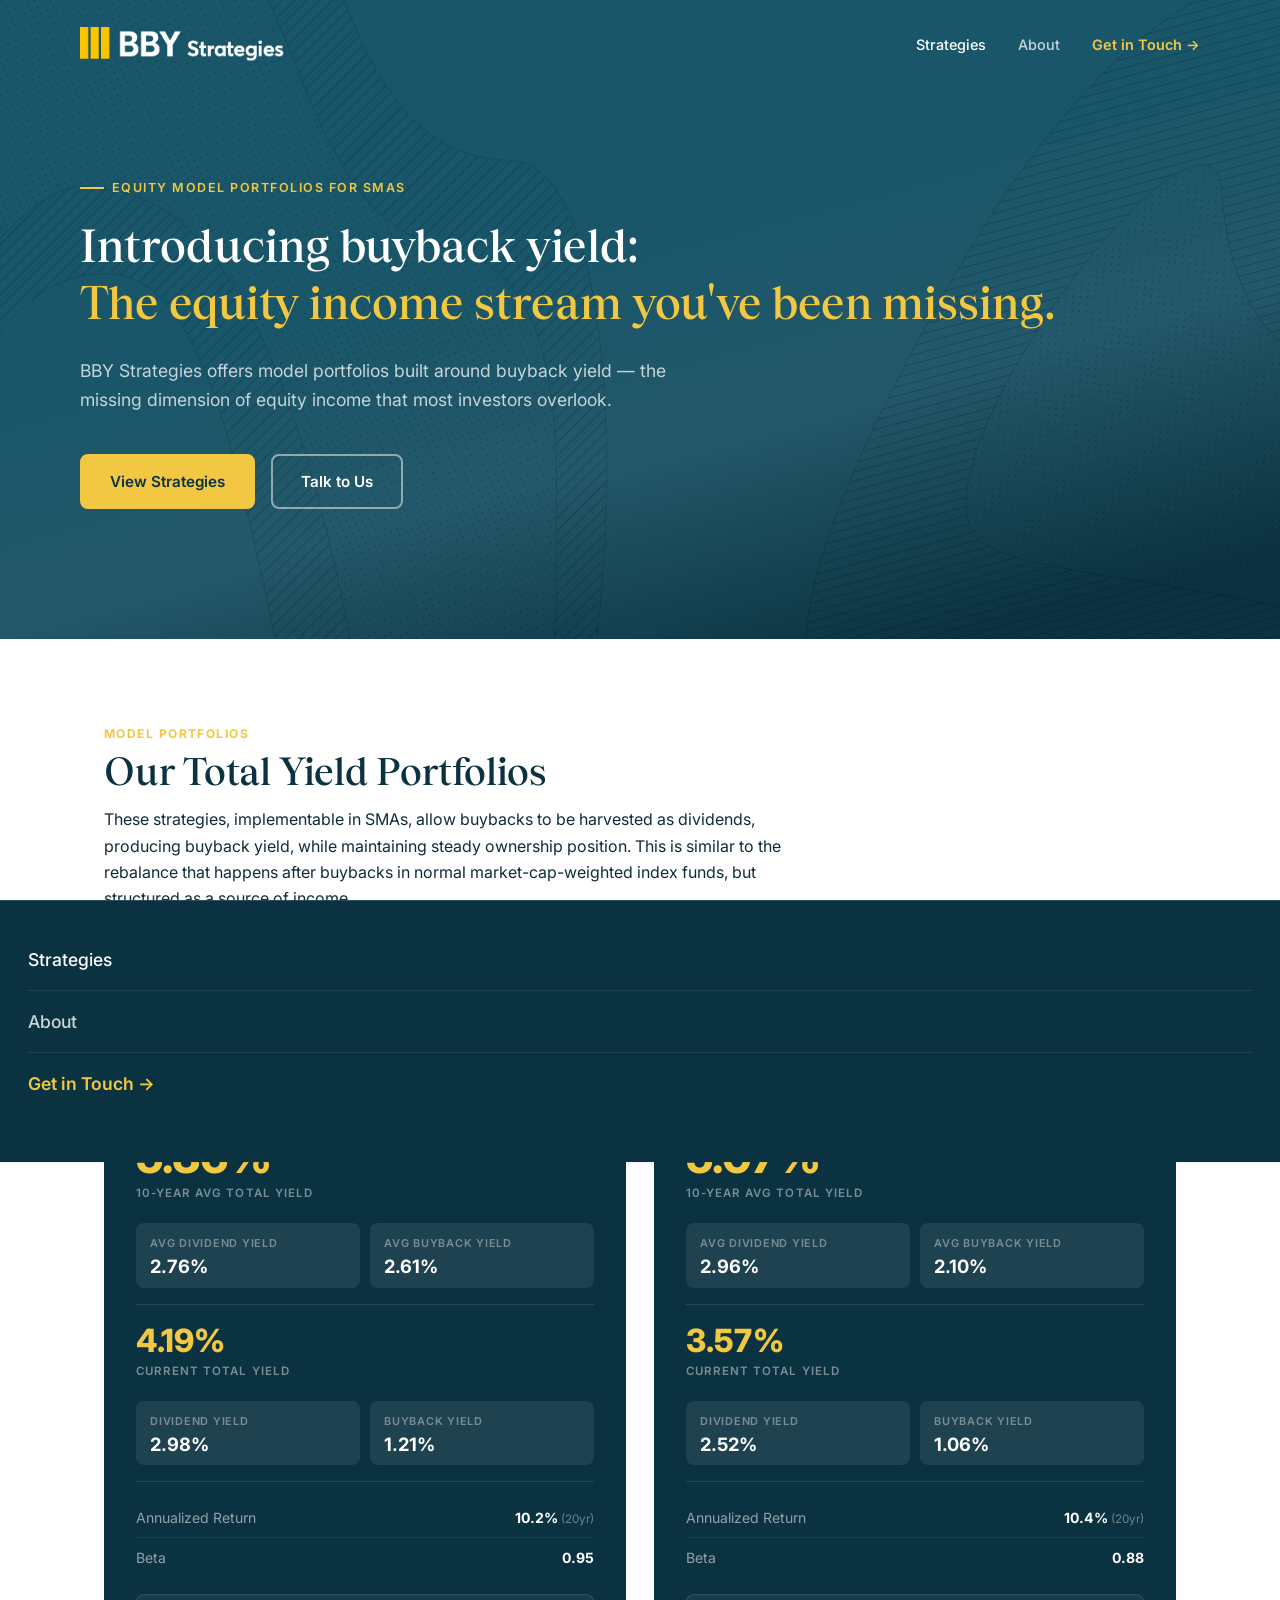
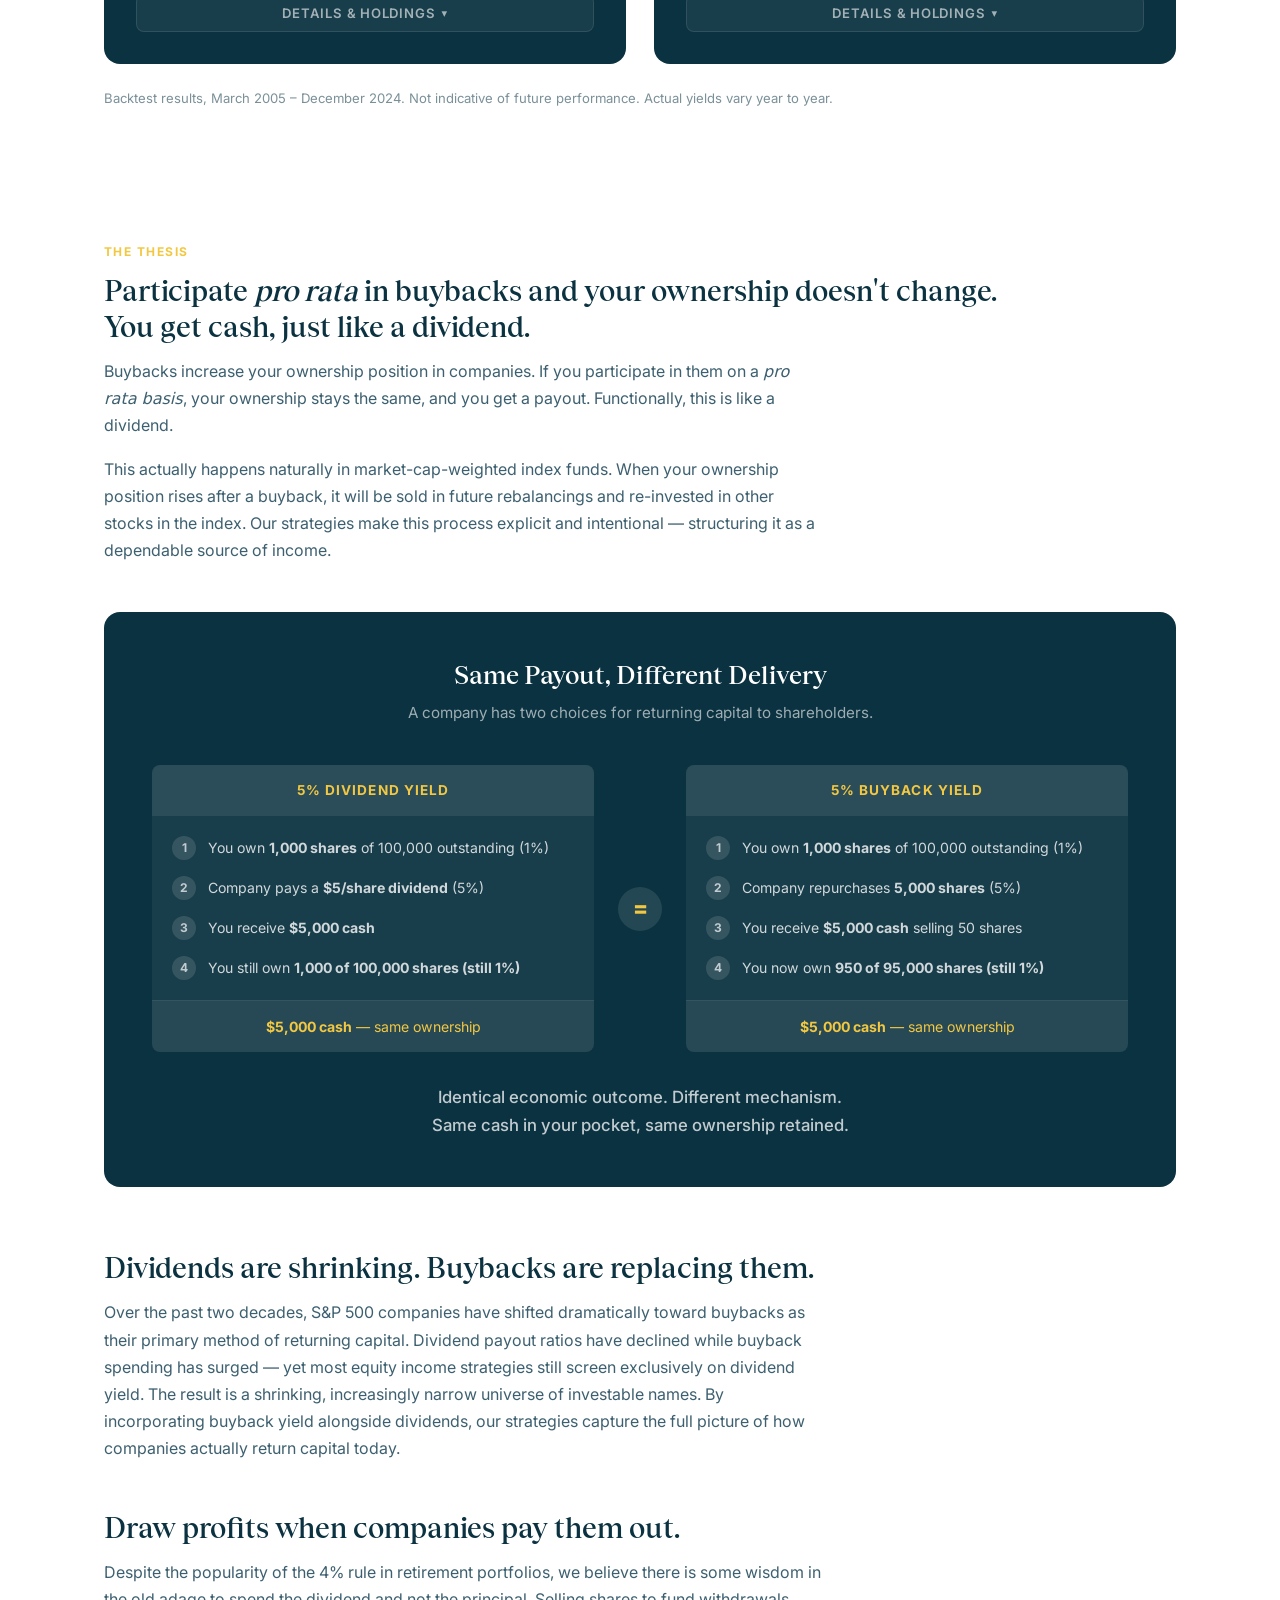
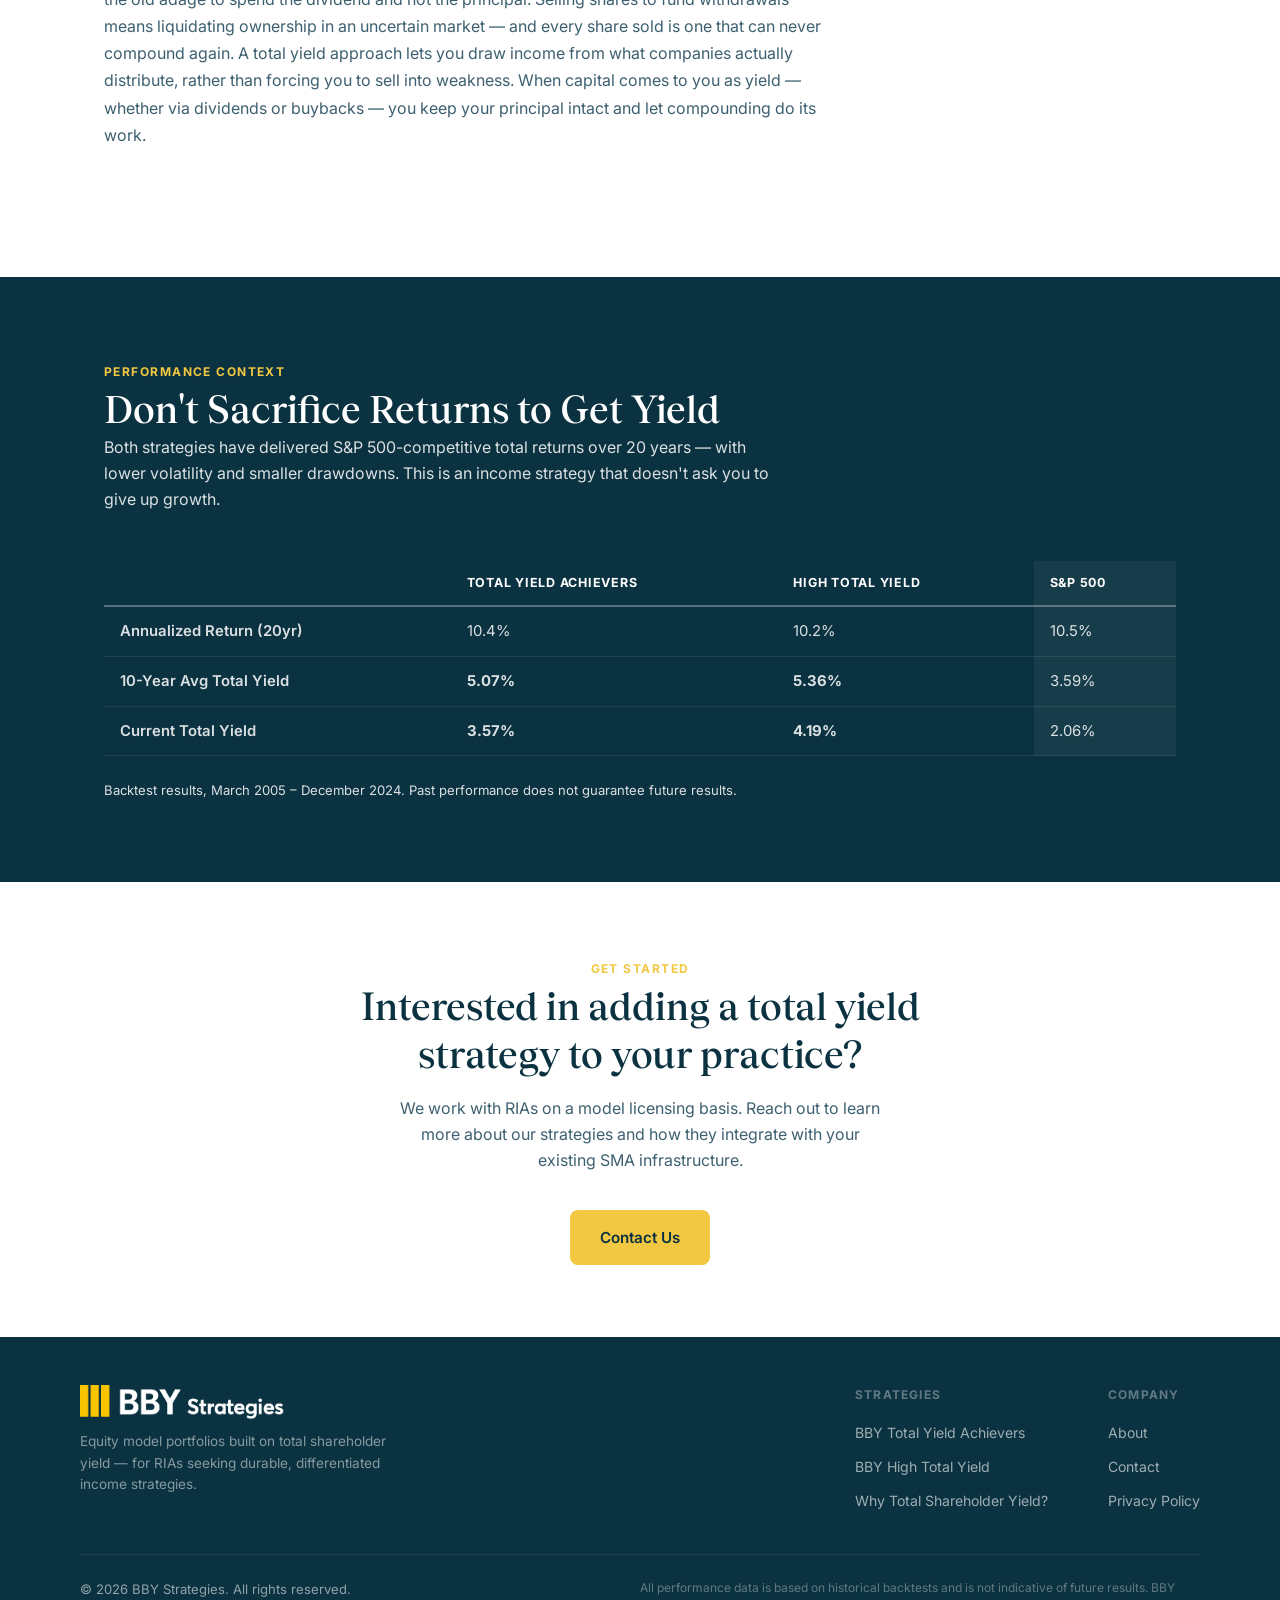
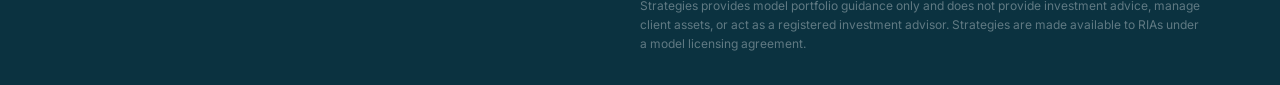
==== commit 87649412: "Website updates for new strategy" ====
--- a/index.html
+++ b/index.html
@@ -4,11 +4,16 @@
   <meta charset="UTF-8" />
   <meta name="viewport" content="width=device-width, initial-scale=1.0" />
   <title>BBY Strategies — Buyback Yield Model Portfolios</title>
-  <meta name="description" content="BBY Strategies provides equity model portfolios for separately managed accounts, built around buyback yield to generate superior long-term returns and enhanced equity income." />
+  <meta name="description" content="BBY Strategies provides equity model portfolios for separately managed accounts, built around buyback yield to generate enhanced equity income through total shareholder yield." />
   <link rel="preconnect" href="https://fonts.googleapis.com" />
   <link rel="preconnect" href="https://fonts.gstatic.com" crossorigin />
   <link href="https://fonts.googleapis.com/css2?family=Inter:wght@400;500;600;700;800&display=swap" rel="stylesheet" />
-  <link rel="stylesheet" href="css/style.css" />
+  <link rel="stylesheet" href="css/style.css?v=10" />
+  <link rel="icon" type="image/png" href="favicon/favicon-96x96.png" sizes="96x96" />
+  <link rel="icon" type="image/svg+xml" href="favicon/favicon.svg" />
+  <link rel="shortcut icon" href="favicon/favicon.ico" />
+  <link rel="apple-touch-icon" sizes="180x180" href="favicon/apple-touch-icon.png" />
+  <link rel="manifest" href="favicon/site.webmanifest" />
 </head>
 <body>
 
@@ -63,7 +68,7 @@
 
   <div class="hero__inner">
     <div class="hero__eyebrow">Equity Model Portfolios for SMAs</div>
-    <h1>Total Yield Investing.<br><em>Dividends Are Only Half the Story.</em></h1>
+    <h1>Introducing buyback yield:<br><em>The equity income stream you've been missing.</em></h1>
     <p class="hero__sub">
       BBY Strategies offers model portfolios built around buyback yield — the missing dimension
       of equity income that most investors overlook.
@@ -75,225 +80,364 @@
   </div>
 </section>
 
-<!-- ===== Section 1: Strategies ===== -->
-<section class="section section--gray" id="strategies">
+<!-- ===== Section 1: Strategy Cards ===== -->
+<section class="section" id="strategies">
   <div class="container">
     <div class="section-label">Model Portfolios</div>
-    <h2 style="padding-bottom: 10px;">Superior Long-Term Performance<br>Through Buyback Yield Strategies</h2>
-    <div class="section-intro" style="margin-bottom: 64px;">
+    <h2 style="padding-bottom: 10px;">Our Total Yield Portfolios</h2>
+    <div class="section-intro" style="margin-bottom: 48px;">
       <p>
-        Both strategies screen the S&amp;P 500 for companies with meaningful, consistent shareholder returns —
-        combining dividend yield and buyback yield into a single total yield framework. The result is a
-        portfolio that has historically outperformed the broad market and high-dividend benchmarks alike.
+        These strategies, implementable in SMAs, allow buybacks to be harvested as dividends, producing
+        buyback yield, while maintaining steady ownership position. This is similar to the rebalance that
+        happens after buybacks in normal market-cap-weighted index funds, but structured as a source of income.
       </p>
     </div>
 
-    <div class="strategies">
-
-      <!-- Strategy 1 -->
-      <div class="strategy-card">
-        <div class="strategy-card__tag">Strategy</div>
-        <h3>BBY Consistent Buyback Yield</h3>
-        <p class="strategy-card__desc">S&amp;P 500 companies that have maintained a buyback yield above 1% in at least 4 of the last 5 years — comparable in spirit to a dividend achievers approach, applied to total shareholder yield. Market-weight capped at a maximum 10% per position.</p>
-
-        <div class="strategy-card__metrics">
-          <div class="metric">
-            <div class="metric__value">12.74%</div>
-            <div class="metric__label">Return (20-yr ann.)</div>
-            <div class="metric__vs">vs 10.35% S&amp;P 500</div>
-          </div>
-          <div class="metric">
-            <div class="metric__value">+2.39%</div>
-            <div class="metric__label">Outperformance</div>
-            <div class="metric__vs">vs S&amp;P 500 (20-yr ann.)</div>
-          </div>
-        </div>
-        <div class="metric metric--plain">
-          <div class="metric__value">125</div>
-          <div class="metric__label">Holdings</div>
-        </div>
-        <p class="strategy-card__thesis">
-          Companies that sustain buybacks year after year signal the same financial discipline as dividend achievers — strong free cash flow, conservative management, and a commitment to returning capital. This consistency-first screen filters for businesses with the durability to maintain shareholder returns through economic cycles, not just during peak earnings.
-        </p>
-      </div>
-
-      <!-- Strategy 2 -->
-      <div class="strategy-card">
-        <div class="strategy-card__tag">Strategy</div>
-        <h3>BBY High Total Yield</h3>
-        <p class="strategy-card__desc">S&amp;P 500 companies that have posted positive buyback yields in at least 2 of the last 3 years, then filtered to the top 50% by combined dividend and buyback yield. Market-weight capped at a maximum 10% per position.</p>
-
-        <div class="strategy-card__metrics">
-          <div class="metric">
-            <div class="metric__value">13.90%</div>
-            <div class="metric__label">Return (20-yr ann.)</div>
-            <div class="metric__vs">vs 10.35% S&amp;P 500</div>
-          </div>
-          <div class="metric">
-            <div class="metric__value">+3.55%</div>
-            <div class="metric__label">Outperformance</div>
-            <div class="metric__vs">vs S&amp;P 500 (20-yr ann.)</div>
-          </div>
-        </div>
-        <div class="metric metric--plain">
-          <div class="metric__value">110</div>
-          <div class="metric__label">Holdings</div>
-        </div>
-        <p class="strategy-card__thesis">
-          Companies that consistently return the most total capital to shareholders — through dividends and buybacks combined — tend to be those with genuine capital efficiency and limited need for speculative reinvestment. By screening for total yield rather than dividends alone, this strategy agnostically includes businesses that prioritize returning profits to shareholders through buybacks or dividends.
-        </p>
-      </div>
-
-    </div><!-- end .strategies -->
-
-    <p style="margin-top: 24px; font-size: 0.82rem; color: var(--mid-gray);">
-      Past performance is not indicative of future results. Returns shown are based on a 20-year backtest of rules-based index screens applied to the S&amp;P 500. Yield figures are current estimates and subject to change.
-    </p>
-  </div>
-</section>
-
-<!-- ===== Section 2: Equity Income via Buyback Yield ===== -->
-<section class="section" id="equity-income">
-  <div class="container">
-    <div class="section-label">The Income Framework</div>
-
-    <div class="income-explainer">
-      <h2 style="max-width: 480px;">Enhancing Equity Income Through Buyback Yield</h2>
-
-      <p>
-        Over the last four decades, dividend yields across public equities have declined significantly.
-        But total shareholder returns have not collapsed — because companies have steadily replaced
-        dividends with share buybacks. For investors who measure equity income only by dividend yield,
-        this shift has made income investing look increasingly difficult.
-      </p>
-
-      <div class="callout-box">
-        <p>
-          Pro rata participation in a share buyback is functionally identical to receiving a dividend.
-          You keep the same ownership percentage and receive a cash payout. <strong>Buyback yield is equity income.</strong>
-        </p>
-      </div>
-
-      <p>
-        When a company repurchases shares, investors who sell their proportional share receive cash while
-        maintaining the same ownership stake in the business — the defining characteristic of a
-        dividend. The cash flow is real; only the mechanism differs. Ignoring buyback yield in an
-        equity income strategy is like measuring a company's profitability while ignoring half its
-        revenue.
-      </p>
-
-      <p>
-        Index funds already participate in buybacks automatically when they rebalance. The BBY Strategies
-        approach simply makes this yield explicit — harvesting it as income rather than silently
-        reinvesting it, and screening specifically for companies with durable, consistent shareholder
-        return programs.
-      </p>
-
-      <h3 style="margin-top: 40px; margin-bottom: 20px;">Total Yield Spotlight</h3>
-      <p>
-        The following shows both BBY strategies' current total yields, broken out between their dividend
-        yield and buyback yield components.
-      </p>
-    </div>
-
-    <!-- Income Cards -->
     <div class="income-grid">
-
-      <div class="income-card">
-        <div class="income-card__name">Strategy</div>
-        <h3>BBY Consistent Buyback Yield</h3>
-
-        <div class="yield-hero">
-          <div class="yield-hero__value">3.01%</div>
-          <div class="yield-hero__label">Current Total Yield</div>
-        </div>
-
-        <div class="yield-sub-tiles">
-          <div class="yield-sub-tile">
-            <div class="yield-sub-tile__label">Dividend Yield</div>
-            <div class="yield-sub-tile__value">1.39%</div>
-          </div>
-          <div class="yield-sub-tile">
-            <div class="yield-sub-tile__label">Buyback Yield</div>
-            <div class="yield-sub-tile__value">1.62%</div>
-          </div>
-        </div>
-
-        <p class="income-card__note">
-          Dividend and buyback yield split is estimated. Actual allocation varies by quarter.
-        </p>
-      </div>
 
       <div class="income-card">
         <div class="income-card__name">Strategy</div>
         <h3>BBY High Total Yield</h3>
+        <p class="income-card__desc">Screens S&amp;P 500 companies for high total shareholder yield (dividend yield plus buyback yield).</p>
 
         <div class="yield-hero">
-          <div class="yield-hero__value">4.21%</div>
+          <div class="yield-hero__value">5.36%</div>
+          <div class="yield-hero__label">10-Year Avg Total Yield</div>
+        </div>
+
+        <div class="yield-sub-tiles">
+          <div class="yield-sub-tile">
+            <div class="yield-sub-tile__label">Avg Dividend Yield</div>
+            <div class="yield-sub-tile__value">2.76%</div>
+          </div>
+          <div class="yield-sub-tile">
+            <div class="yield-sub-tile__label">Avg Buyback Yield</div>
+            <div class="yield-sub-tile__value">2.61%</div>
+          </div>
+        </div>
+
+        <div class="yield-hero" style="margin-top: 12px; padding-top: 20px; border-top: 1px solid rgba(255,255,255,0.1);">
+          <div class="yield-hero__value" style="font-size: 2rem;">4.19%</div>
           <div class="yield-hero__label">Current Total Yield</div>
         </div>
 
         <div class="yield-sub-tiles">
           <div class="yield-sub-tile">
             <div class="yield-sub-tile__label">Dividend Yield</div>
-            <div class="yield-sub-tile__value">2.57%</div>
+            <div class="yield-sub-tile__value">2.98%</div>
           </div>
           <div class="yield-sub-tile">
             <div class="yield-sub-tile__label">Buyback Yield</div>
-            <div class="yield-sub-tile__value">1.64%</div>
-          </div>
-        </div>
-
-        <p class="income-card__note">
-          Dividend and buyback yield split is estimated. Actual allocation varies by quarter.
+            <div class="yield-sub-tile__value">1.21%</div>
+          </div>
+        </div>
+
+        <div class="income-card__stats">
+          <div class="income-card__stat">
+            <span>Annualized Return</span>
+            <span>10.2% <small>(20yr)</small></span>
+          </div>
+          <div class="income-card__stat">
+            <span>Beta</span>
+            <span>0.95</span>
+          </div>
+        </div>
+
+        <button class="income-card__expand-btn" onclick="this.closest('.income-card').classList.toggle('is-expanded')">
+          <span class="expand-label">Details &amp; Holdings</span>
+          <span class="expand-arrow">&#9662;</span>
+        </button>
+
+        <div class="income-card__details">
+          <h4>Top 10 of 115 Constituents</h4>
+          <table class="income-card__holdings">
+            <tbody>
+              <tr><td>JPMorgan</td><td>8.4%</td></tr>
+              <tr><td>ExxonMobil</td><td>5.9%</td></tr>
+              <tr><td>Home Depot</td><td>4.8%</td></tr>
+              <tr><td>Johnson &amp; Johnson</td><td>4.4%</td></tr>
+              <tr><td>Bank of America</td><td>4.2%</td></tr>
+              <tr><td>Chevron</td><td>3.3%</td></tr>
+              <tr><td>Merck</td><td>3.1%</td></tr>
+              <tr><td>Cisco</td><td>2.9%</td></tr>
+              <tr><td>Wells Fargo</td><td>2.9%</td></tr>
+              <tr><td>IBM</td><td>2.5%</td></tr>
+            </tbody>
+          </table>
+
+          <h4 style="margin-top: 20px;">Performance vs S&amp;P 500</h4>
+          <table class="income-card__perf">
+            <thead><tr><th></th><th>Strategy</th><th>S&amp;P 500</th></tr></thead>
+            <tbody>
+              <tr><td>20-Year Ann. Return</td><td>10.2%</td><td>10.5%</td></tr>
+              <tr><td>10-Year Ann. Return</td><td>11.5%</td><td>12.9%</td></tr>
+              <tr><td>5-Year Ann. Return</td><td>12.3%</td><td>14.8%</td></tr>
+            </tbody>
+          </table>
+        </div>
+      </div>
+
+      <div class="income-card">
+        <div class="income-card__name">Strategy</div>
+        <h3>BBY Total Yield Achievers</h3>
+        <p class="income-card__desc">Screens S&amp;P 500 companies for durable, above-average total shareholder yield (dividend yield plus buyback yield).</p>
+
+        <div class="yield-hero">
+          <div class="yield-hero__value">5.07%</div>
+          <div class="yield-hero__label">10-Year Avg Total Yield</div>
+        </div>
+
+        <div class="yield-sub-tiles">
+          <div class="yield-sub-tile">
+            <div class="yield-sub-tile__label">Avg Dividend Yield</div>
+            <div class="yield-sub-tile__value">2.96%</div>
+          </div>
+          <div class="yield-sub-tile">
+            <div class="yield-sub-tile__label">Avg Buyback Yield</div>
+            <div class="yield-sub-tile__value">2.10%</div>
+          </div>
+        </div>
+
+        <div class="yield-hero" style="margin-top: 12px; padding-top: 20px; border-top: 1px solid rgba(255,255,255,0.1);">
+          <div class="yield-hero__value" style="font-size: 2rem;">3.57%</div>
+          <div class="yield-hero__label">Current Total Yield</div>
+        </div>
+
+        <div class="yield-sub-tiles">
+          <div class="yield-sub-tile">
+            <div class="yield-sub-tile__label">Dividend Yield</div>
+            <div class="yield-sub-tile__value">2.52%</div>
+          </div>
+          <div class="yield-sub-tile">
+            <div class="yield-sub-tile__label">Buyback Yield</div>
+            <div class="yield-sub-tile__value">1.06%</div>
+          </div>
+        </div>
+
+        <div class="income-card__stats">
+          <div class="income-card__stat">
+            <span>Annualized Return</span>
+            <span>10.4% <small>(20yr)</small></span>
+          </div>
+          <div class="income-card__stat">
+            <span>Beta</span>
+            <span>0.88</span>
+          </div>
+        </div>
+
+        <button class="income-card__expand-btn" onclick="this.closest('.income-card').classList.toggle('is-expanded')">
+          <span class="expand-label">Details &amp; Holdings</span>
+          <span class="expand-arrow">&#9662;</span>
+        </button>
+
+        <div class="income-card__details">
+          <h4>Top 10 of 167 Constituents</h4>
+          <table class="income-card__holdings">
+            <tbody>
+              <tr><td>Apple</td><td>10.0%</td></tr>
+              <tr><td>Alphabet</td><td>7.4%</td></tr>
+              <tr><td>JPMorgan</td><td>4.2%</td></tr>
+              <tr><td>ExxonMobil</td><td>3.7%</td></tr>
+              <tr><td>Procter &amp; Gamble</td><td>2.8%</td></tr>
+              <tr><td>Johnson &amp; Johnson</td><td>2.5%</td></tr>
+              <tr><td>Home Depot</td><td>2.5%</td></tr>
+              <tr><td>Bank of America</td><td>2.2%</td></tr>
+              <tr><td>AbbVie</td><td>2.2%</td></tr>
+              <tr><td>Chevron</td><td>2.1%</td></tr>
+            </tbody>
+          </table>
+
+          <h4 style="margin-top: 20px;">Performance vs S&amp;P 500</h4>
+          <table class="income-card__perf">
+            <thead><tr><th></th><th>Strategy</th><th>S&amp;P 500</th></tr></thead>
+            <tbody>
+              <tr><td>20-Year Ann. Return</td><td>10.4%</td><td>10.5%</td></tr>
+              <tr><td>10-Year Ann. Return</td><td>11.4%</td><td>12.9%</td></tr>
+              <tr><td>5-Year Ann. Return</td><td>12.2%</td><td>14.8%</td></tr>
+            </tbody>
+          </table>
+        </div>
+      </div>
+
+    </div><!-- end .income-grid -->
+
+    <p class="backtest-note">
+      Backtest results, March 2005 &ndash; December 2024. Not indicative of future performance.
+      Actual yields vary year to year.
+    </p>
+  </div>
+</section>
+
+<!-- ===== Section 2: The Thesis ===== -->
+<section class="section" id="why-total-yield" style="padding-top: 48px;">
+  <div class="container">
+    <div class="section-label">The Thesis</div>
+
+    <div class="thesis-claims">
+
+      <div class="thesis-claim">
+        <h3>Participate <em>pro rata</em> in buybacks and your ownership doesn't change.<br>You get cash, just like a dividend.</h3>
+        <p>
+          Buybacks increase your ownership position in companies. If you participate in them on a
+          <em>pro rata basis</em>, your ownership stays the same, and you get a payout. Functionally,
+          this is like a dividend.
         </p>
-      </div>
-
-    </div><!-- end income-grid -->
+        <p>
+          This actually happens naturally in market-cap-weighted index funds. When your ownership position
+          rises after a buyback, it will be sold in future rebalancings and re-invested in other stocks
+          in the index. Our strategies make this process explicit and intentional &mdash; structuring it
+          as a dependable source of income.
+        </p>
+      </div>
+
+    </div>
+
+    <!-- Dividend vs Buyback Visual -->
+    <div class="yield-comparison">
+      <h3 class="yield-comparison__title">Same Payout, Different Delivery</h3>
+      <p class="yield-comparison__subtitle">A company has two choices for returning capital to shareholders.</p>
+
+      <div class="yield-comparison__paths">
+        <div class="yield-comparison__path">
+          <div class="yield-comparison__path-header">5% Dividend Yield</div>
+          <div class="yield-comparison__path-body">
+            <div class="yield-comparison__step">
+              <div class="yield-comparison__step-num">1</div>
+              <p>You own <strong>1,000 shares</strong> of 100,000 outstanding (1%)</p>
+            </div>
+            <div class="yield-comparison__step">
+              <div class="yield-comparison__step-num">2</div>
+              <p>Company pays a <strong>$5/share dividend</strong> (5%)</p>
+            </div>
+            <div class="yield-comparison__step">
+              <div class="yield-comparison__step-num">3</div>
+              <p>You receive <strong>$5,000 cash</strong></p>
+            </div>
+            <div class="yield-comparison__step">
+              <div class="yield-comparison__step-num">4</div>
+              <p>You still own <strong>1,000 of 100,000 shares (still 1%)</strong></p>
+            </div>
+          </div>
+          <div class="yield-comparison__result">
+            <strong>$5,000 cash</strong> &mdash; same ownership
+          </div>
+        </div>
+
+        <div class="yield-comparison__vs">
+          <span>=</span>
+        </div>
+
+        <div class="yield-comparison__path">
+          <div class="yield-comparison__path-header">5% Buyback Yield</div>
+          <div class="yield-comparison__path-body">
+            <div class="yield-comparison__step">
+              <div class="yield-comparison__step-num">1</div>
+              <p>You own <strong>1,000 shares</strong> of 100,000 outstanding (1%)</p>
+            </div>
+            <div class="yield-comparison__step">
+              <div class="yield-comparison__step-num">2</div>
+              <p>Company repurchases <strong>5,000 shares</strong> (5%)</p>
+            </div>
+            <div class="yield-comparison__step">
+              <div class="yield-comparison__step-num">3</div>
+              <p>You receive <strong>$5,000 cash</strong> selling 50 shares</p>
+            </div>
+            <div class="yield-comparison__step">
+              <div class="yield-comparison__step-num">4</div>
+              <p>You now own <strong>950 of 95,000 shares (still 1%)</strong></p>
+            </div>
+          </div>
+          <div class="yield-comparison__result">
+            <strong>$5,000 cash</strong> &mdash; same ownership
+          </div>
+        </div>
+      </div>
+
+      <div class="yield-comparison__conclusion">
+        Identical economic outcome. Different mechanism.<br>Same cash in your pocket, same ownership retained.
+      </div>
+    </div>
+
+    <div class="thesis-claims" style="margin-top: 64px;">
+
+      <div class="thesis-claim">
+        <h3>Dividends are shrinking. Buybacks are replacing them.</h3>
+        <p>
+          Over the past two decades, S&amp;P 500 companies have shifted dramatically toward buybacks as their
+          primary method of returning capital. Dividend payout ratios have declined while buyback spending
+          has surged &mdash; yet most equity income strategies still screen exclusively on dividend yield.
+          The result is a shrinking, increasingly narrow universe of investable names. By incorporating
+          buyback yield alongside dividends, our strategies capture the full picture of how companies
+          actually return capital today.
+        </p>
+      </div>
+
+      <div class="thesis-claim">
+        <h3>Draw profits when companies pay them out.</h3>
+        <p>
+          Despite the popularity of the 4% rule in retirement portfolios, we believe there is some wisdom
+          in the old adage to spend the dividend and not the principal. Selling shares to fund withdrawals
+          means liquidating ownership in an uncertain market &mdash; and every share sold is one that can
+          never compound again. A total yield approach lets you draw income from what companies actually
+          distribute, rather than forcing you to sell into weakness. When capital comes to you as yield
+          &mdash; whether via dividends or buybacks &mdash; you keep your principal intact and let
+          compounding do its work.
+        </p>
+      </div>
+
+    </div>
+
   </div>
 </section>
 
-<!-- ===== Why BBY ===== -->
-<section class="section section--dark">
-  <div class="container text-center">
-    <div class="section-label">Why BBY Strategies</div>
-    <h2>A Better Framework for Equity Income</h2>
+<!-- ===== Section 3: Performance Context ===== -->
+<section class="section section--dark" id="performance">
+  <div class="container">
+    <div class="section-label">Performance Context</div>
+    <h2>Don't Sacrifice Returns to Get Yield</h2>
     <div class="section-intro">
-      <p>Our strategies are built for RIAs seeking differentiated equity income approaches that can
-      outperform traditional dividend-only mandates without concentrating into an ever-shrinking
-      pool of high-yield payers.</p>
-    </div>
-
-    <div class="why-grid">
-      <div class="why-card">
-        <div class="why-card__icon">
-          <svg width="18" height="18" viewBox="0 0 18 18" fill="none" aria-hidden="true"><polygon points="9,2 17,16 1,16" fill="currentColor"/></svg>
-        </div>
-        <h4>Outperformance</h4>
-        <p>Both strategies have outperformed the S&amp;P 500 over 20-year backtested periods.</p>
-      </div>
-      <div class="why-card">
-        <div class="why-card__icon">
-          <svg width="18" height="18" viewBox="0 0 18 18" fill="none" aria-hidden="true"><circle cx="9" cy="9" r="7" fill="currentColor"/></svg>
-        </div>
-        <h4>Higher Equity Income</h4>
-        <p>Total yield captures dividends and buybacks together — reflecting how companies actually return capital today.</p>
-      </div>
-      <div class="why-card">
-        <div class="why-card__icon">
-          <svg width="18" height="18" viewBox="0 0 18 18" fill="none" aria-hidden="true"><polygon points="9,1 17,9 9,17 1,9" fill="currentColor"/></svg>
-        </div>
-        <h4>Differentiated Client Offering</h4>
-        <p>Give clients access to a strategy they won't find elsewhere.</p>
-      </div>
-      <div class="why-card">
-        <div class="why-card__icon">
-          <svg width="18" height="18" viewBox="0 0 18 18" fill="none" aria-hidden="true"><rect x="1" y="1" width="16" height="16" fill="currentColor"/></svg>
-        </div>
-        <h4>Simple SMA Delivery</h4>
-        <p>Delivered as quarterly model rebalancing spreadsheets via a model licensing agreement. No complex infrastructure.</p>
-      </div>
-    </div>
+      <p>
+        Both strategies have delivered S&amp;P 500-competitive total returns over 20 years — with lower
+        volatility and smaller drawdowns. This is an income strategy that doesn't ask you to give up growth.
+      </p>
+    </div>
+
+    <div class="perf-table-wrap">
+      <table class="perf-table">
+        <thead>
+          <tr>
+            <th></th>
+            <th>Total Yield Achievers</th>
+            <th>High Total Yield</th>
+            <th>S&amp;P 500</th>
+          </tr>
+        </thead>
+        <tbody>
+          <tr>
+            <td class="perf-table__label">Annualized Return (20yr)</td>
+            <td>10.4%</td>
+            <td>10.2%</td>
+            <td>10.5%</td>
+          </tr>
+          <tr>
+            <td class="perf-table__label">10-Year Avg Total Yield</td>
+            <td><strong>5.07%</strong></td>
+            <td><strong>5.36%</strong></td>
+            <td>3.59%</td>
+          </tr>
+          <tr>
+            <td class="perf-table__label">Current Total Yield</td>
+            <td><strong>3.57%</strong></td>
+            <td><strong>4.19%</strong></td>
+            <td>2.06%</td>
+          </tr>
+        </tbody>
+      </table>
+    </div>
+
+    <p class="backtest-note">
+      Backtest results, March 2005 &ndash; December 2024. Past performance does not guarantee future results.
+    </p>
   </div>
 </section>
 
@@ -328,9 +472,9 @@
         <div class="footer__col">
           <h5>Strategies</h5>
           <ul>
-            <li><a href="index.html#strategies">BBY Consistent Buyback Yield</a></li>
+            <li><a href="index.html#strategies">BBY Total Yield Achievers</a></li>
             <li><a href="index.html#strategies">BBY High Total Yield</a></li>
-            <li><a href="index.html#equity-income">Buyback Yield Framework</a></li>
+            <li><a href="index.html#why-total-yield">Why Total Shareholder Yield?</a></li>
           </ul>
         </div>
         <div class="footer__col">
--- a/css/style.css
+++ b/css/style.css
@@ -75,7 +75,7 @@
   color: var(--navy);
 }
 
-h1 { font-size: clamp(2rem, 5vw, 3.2rem); }
+h1 { font-size: clamp(1.8rem, 4.5vw, 2.85rem); }
 h2 { font-size: clamp(1.6rem, 3.5vw, 2.4rem); }
 h3 { font-size: clamp(1.2rem, 2.5vw, 1.6rem); }
 h4 { font-size: 1.1rem; }
@@ -111,7 +111,7 @@
   letter-spacing: 0.12em;
   text-transform: uppercase;
   color: var(--gold);
-  margin-bottom: 12px;
+  margin-bottom: 4px;
 }
 
 .section-intro {
@@ -425,6 +425,8 @@
   border: 1px solid var(--light-gray);
   border-radius: var(--radius-lg);
   padding: 36px;
+  display: flex;
+  flex-direction: column;
 }
 
 .strategy-card__tag {
@@ -451,11 +453,35 @@
   margin-bottom: 28px;
 }
 
+.strategy-card__yield-hero {
+  background: var(--navy);
+  border-radius: var(--radius);
+  padding: 24px;
+  margin-bottom: 20px;
+  text-align: center;
+}
+
+.strategy-card__yield-hero .yield-hero__value {
+  font-size: 2.8rem;
+  font-weight: 800;
+  color: var(--gold);
+  line-height: 1;
+  margin-bottom: 6px;
+}
+
+.strategy-card__yield-hero .yield-hero__label {
+  font-size: 0.72rem;
+  font-weight: 600;
+  text-transform: uppercase;
+  letter-spacing: 0.09em;
+  color: rgba(255,255,255,0.55);
+}
+
 .strategy-card__metrics {
   display: grid;
   grid-template-columns: 1fr 1fr;
   gap: 16px;
-  margin-bottom: 28px;
+  margin-bottom: 20px;
 }
 
 .metric {
@@ -470,7 +496,6 @@
   line-height: 1;
   margin-bottom: 4px;
 }
-.metric__value--gold { color: #000; }
 .metric__label {
   font-size: 0.73rem;
   font-weight: 600;
@@ -484,91 +509,41 @@
   margin-top: 4px;
 }
 
-.metric--plain {
-  background: transparent;
-  padding: 2px 0 0 16px;
-}
-
-.strategy-card__thesis {
-  font-size: 0.9rem;
+.strategy-card__details {
+  display: flex;
+  flex-direction: column;
+  gap: 0;
+  border-top: 1px solid var(--light-gray);
+  padding-top: 16px;
+}
+
+.strategy-card__detail {
+  display: flex;
+  justify-content: space-between;
+  align-items: center;
+  padding: 8px 0;
+  border-bottom: 1px solid rgba(0,0,0,0.04);
+}
+.strategy-card__detail:last-child { border-bottom: none; }
+
+.strategy-card__detail-label {
+  font-size: 0.85rem;
   color: var(--text-light);
-  margin-top: 20px;
-  margin-bottom: 0;
-  padding-top: 20px;
-  border-top: 1px solid var(--light-gray);
-  line-height: 1.65;
-}
-
-.strategy-card__compare {
-  background: var(--navy);
-  border-radius: var(--radius);
-  padding: 16px;
-}
-
-.compare-title {
-  font-size: 0.65rem;
+}
+
+.strategy-card__detail-value {
+  font-size: 0.85rem;
   font-weight: 700;
-  text-transform: uppercase;
-  letter-spacing: 0.1em;
-  color: rgba(255,255,255,0.35);
-  margin-bottom: 10px;
-}
-
-.compare-tiles {
-  display: grid;
-  grid-template-columns: 1fr 1fr;
-  gap: 8px;
-}
-
-.compare-tile {
-  background: rgba(255,255,255,0.06);
-  border-radius: calc(var(--radius) - 2px);
-  padding: 12px 14px;
-}
-
-.compare-tile__label {
-  font-size: 0.65rem;
-  font-weight: 600;
-  text-transform: uppercase;
-  letter-spacing: 0.07em;
-  color: rgba(255,255,255,0.35);
-  margin-bottom: 5px;
-}
-
-.compare-tile__bby {
-  font-size: 1.4rem;
-  font-weight: 800;
-  color: var(--gold);
-  line-height: 1;
-  margin-bottom: 3px;
-}
-
-.compare-tile__sp {
-  font-size: 0.72rem;
-  color: rgba(255,255,255,0.45);
-}
-
-/* --- Income Section --------------------------------------- */
-.income-explainer {
-  max-width: 800px;
-}
-
-.income-explainer h2 { margin-bottom: 20px; }
-
-.callout-box {
-  background: rgba(242,199,65,0.08);
-  border-left: 4px solid var(--gold);
-  border-radius: 0 var(--radius) var(--radius) 0;
-  padding: 20px 24px;
-  margin: 32px 0;
-}
-.callout-box p {
-  font-size: 1.05rem;
-  font-weight: 500;
-  color: var(--navy);
-  margin: 0;
-}
-
+  color: var(--text);
+}
+
+.backtest-note {
+  margin-top: 24px;
+  font-size: 0.82rem;
+  color: var(--mid-gray);
+}
+
+/* --- Income Cards ----------------------------------------- */
 .income-grid {
   display: grid;
   grid-template-columns: 1fr 1fr;
@@ -594,11 +569,11 @@
 
 .income-card h3 {
   color: var(--white);
+  margin-bottom: 10px;
+}
+
+.yield-hero {
   margin-bottom: 20px;
-}
-
-.yield-hero {
-  margin-bottom: 16px;
 }
 
 .yield-hero__value {
@@ -652,25 +627,190 @@
   margin-top: 16px;
 }
 
-/* --- Why Section ------------------------------------------ */
-.why-grid {
+.income-card__desc {
+  font-size: 0.93rem;
+  color: rgba(255,255,255,0.7);
+  margin-bottom: 24px;
+}
+
+.income-card__stats {
+  border-top: 1px solid rgba(255,255,255,0.1);
+  padding-top: 16px;
+  margin-top: 16px;
+  display: flex;
+  flex-direction: column;
+  gap: 0;
+}
+
+.income-card__stat {
+  display: flex;
+  justify-content: space-between;
+  align-items: center;
+  padding: 8px 0;
+  font-size: 0.88rem;
+  border-bottom: 1px solid rgba(255,255,255,0.06);
+}
+.income-card__stat:last-child { border-bottom: none; }
+
+.income-card__stat span:first-child {
+  color: rgba(255,255,255,0.55);
+}
+.income-card__stat span:last-child {
+  font-weight: 700;
+  color: var(--white);
+}
+.income-card__stat small {
+  font-weight: 400;
+  color: rgba(255,255,255,0.4);
+}
+
+/* --- Expandable Card Details ----------------------------- */
+.income-card__expand-btn {
+  display: flex;
+  align-items: center;
+  justify-content: center;
+  gap: 6px;
+  width: 100%;
+  margin-top: 16px;
+  padding: 10px;
+  background: rgba(255,255,255,0.06);
+  border: 1px solid rgba(255,255,255,0.1);
+  border-radius: var(--radius);
+  color: rgba(255,255,255,0.6);
+  font-family: var(--font);
+  font-size: 0.82rem;
+  font-weight: 600;
+  text-transform: uppercase;
+  letter-spacing: 0.06em;
+  cursor: pointer;
+  transition: all 0.2s;
+}
+.income-card__expand-btn:hover {
+  background: rgba(255,255,255,0.1);
+  color: rgba(255,255,255,0.85);
+}
+
+.expand-arrow {
+  transition: transform 0.3s;
+  font-size: 0.7rem;
+}
+
+.income-card.is-expanded .expand-arrow {
+  transform: rotate(180deg);
+}
+
+.income-card__details {
+  max-height: 0;
+  overflow: hidden;
+  transition: max-height 0.4s ease, margin-top 0.3s ease;
+  margin-top: 0;
+}
+
+.income-card.is-expanded .income-card__details {
+  max-height: 800px;
+  margin-top: 16px;
+}
+
+.income-card__details h4 {
+  font-size: 0.82rem;
+  font-weight: 700;
+  text-transform: uppercase;
+  letter-spacing: 0.06em;
+  color: rgba(255,255,255,0.5);
+  margin-bottom: 10px;
+  font-family: var(--font);
+}
+
+.income-card__holdings {
+  width: 100%;
+  border-collapse: collapse;
+}
+
+.income-card__holdings td {
+  padding: 6px 0;
+  font-size: 0.85rem;
+  border-bottom: 1px solid rgba(255,255,255,0.06);
+  color: rgba(255,255,255,0.75);
+}
+.income-card__holdings td:last-child {
+  text-align: right;
+  font-weight: 600;
+  color: var(--white);
+}
+
+.income-card__perf {
+  width: 100%;
+  border-collapse: collapse;
+}
+
+.income-card__perf thead th {
+  text-align: left;
+  padding: 6px 0;
+  font-size: 0.7rem;
+  font-weight: 700;
+  text-transform: uppercase;
+  letter-spacing: 0.06em;
+  color: rgba(255,255,255,0.4);
+  border-bottom: 1px solid rgba(255,255,255,0.12);
+}
+.income-card__perf thead th:last-child,
+.income-card__perf tbody td:last-child {
+  text-align: right;
+}
+.income-card__perf thead th:nth-child(2),
+.income-card__perf tbody td:nth-child(2) {
+  text-align: right;
+}
+
+.income-card__perf tbody td {
+  padding: 6px 0;
+  font-size: 0.85rem;
+  border-bottom: 1px solid rgba(255,255,255,0.06);
+  color: rgba(255,255,255,0.75);
+}
+.income-card__perf tbody td:nth-child(2) {
+  font-weight: 600;
+  color: var(--white);
+}
+
+/* --- Thesis Claims --------------------------------------- */
+.thesis-claims {
+  display: flex;
+  flex-direction: column;
+  gap: 48px;
+  margin-top: 8px;
+  margin-bottom: 48px;
+}
+
+.thesis-claim h3 {
+  font-size: clamp(1.3rem, 2.5vw, 1.8rem);
+  margin-bottom: 12px;
+}
+
+.thesis-claim p {
+  font-size: 1rem;
+  color: var(--text-light);
+  max-width: 720px;
+  line-height: 1.7;
+}
+
+/* --- Education Section ------------------------------------ */
+.education-grid {
   display: grid;
-  grid-template-columns: repeat(auto-fit, minmax(220px, 1fr));
-  gap: 24px;
+  grid-template-columns: 1fr 1fr;
+  gap: 28px;
   margin-top: 48px;
-}
-
-.why-card {
+  margin-bottom: 64px;
+}
+
+.education-point {
   padding: 28px;
   border-radius: var(--radius-lg);
-  background: var(--white);
+  background: var(--off-white);
   border: 1px solid var(--light-gray);
-  display: flex;
-  flex-direction: column;
-  align-items: center;
-}
-
-.why-card__icon {
+}
+
+.education-point__icon {
   width: 44px;
   height: 44px;
   background: rgba(242,199,65,0.30);
@@ -681,11 +821,290 @@
   color: var(--navy);
 }
 
-.why-card h4 { margin-bottom: 8px; color: var(--navy); }
-.why-card p {
+.education-point h4 {
+  margin-bottom: 8px;
+  color: var(--navy);
+}
+
+.education-point p {
   font-size: 0.9rem;
   color: var(--text-light);
   margin: 0;
+}
+
+/* --- Yield Comparison Visual ------------------------------ */
+.yield-comparison {
+  background: var(--navy);
+  border-radius: var(--radius-lg);
+  padding: 48px;
+  color: var(--white);
+}
+
+.yield-comparison__title {
+  color: var(--white);
+  margin-bottom: 8px;
+  text-align: center;
+}
+
+.yield-comparison__subtitle {
+  color: rgba(255,255,255,0.6);
+  text-align: center;
+  margin-bottom: 40px;
+  font-size: 0.95rem;
+}
+
+.yield-comparison__paths {
+  display: grid;
+  grid-template-columns: 1fr auto 1fr;
+  gap: 24px;
+  align-items: stretch;
+}
+
+.yield-comparison__path {
+  background: rgba(255,255,255,0.06);
+  border-radius: var(--radius);
+  overflow: hidden;
+  display: flex;
+  flex-direction: column;
+}
+
+.yield-comparison__path-header {
+  background: rgba(255,255,255,0.08);
+  padding: 14px 20px;
+  font-size: 0.85rem;
+  font-weight: 700;
+  text-transform: uppercase;
+  letter-spacing: 0.08em;
+  color: var(--gold);
+  text-align: center;
+}
+
+.yield-comparison__path-body {
+  padding: 20px;
+  flex: 1;
+}
+
+.yield-comparison__step {
+  display: flex;
+  gap: 12px;
+  align-items: center;
+  margin-bottom: 16px;
+}
+.yield-comparison__step:last-child { margin-bottom: 0; }
+
+.yield-comparison__step-num {
+  width: 24px;
+  height: 24px;
+  min-width: 24px;
+  border-radius: 50%;
+  background: rgba(255,255,255,0.12);
+  color: rgba(255,255,255,0.7);
+  font-size: 0.75rem;
+  font-weight: 700;
+  display: grid;
+  place-items: center;
+}
+
+.yield-comparison__step p {
+  font-size: 0.88rem;
+  color: rgba(255,255,255,0.8);
+  margin: 0;
+  line-height: 1.5;
+}
+
+.yield-comparison__result {
+  padding: 14px 20px;
+  background: rgba(255,255,255,0.06);
+  border-top: 1px solid rgba(255,255,255,0.06);
+  font-size: 0.88rem;
+  color: var(--gold);
+  text-align: center;
+}
+
+.yield-comparison__vs {
+  display: flex;
+  align-items: center;
+  justify-content: center;
+}
+
+.yield-comparison__vs span {
+  width: 44px;
+  height: 44px;
+  border-radius: 50%;
+  background: rgba(255,255,255,0.1);
+  color: var(--gold);
+  font-size: 1.4rem;
+  font-weight: 800;
+  display: grid;
+  place-items: center;
+}
+
+.yield-comparison__conclusion {
+  text-align: center;
+  margin-top: 32px;
+  font-size: 1.05rem;
+  font-weight: 500;
+  color: rgba(255,255,255,0.75);
+  max-width: 500px;
+  margin-inline: auto;
+}
+
+/* --- Performance Table ------------------------------------ */
+.perf-table-wrap {
+  overflow-x: auto;
+  margin-top: 32px;
+}
+
+.perf-table {
+  width: 100%;
+  border-collapse: collapse;
+  font-size: 0.93rem;
+}
+
+.perf-table thead th {
+  text-align: left;
+  padding: 12px 16px;
+  font-size: 0.78rem;
+  font-weight: 700;
+  text-transform: uppercase;
+  letter-spacing: 0.06em;
+  color: var(--navy);
+  border-bottom: 2px solid var(--navy);
+}
+
+.perf-table tbody td {
+  padding: 12px 16px;
+  border-bottom: 1px solid var(--light-gray);
+}
+
+.perf-table__label {
+  font-weight: 600;
+  color: var(--text);
+}
+
+.perf-table__highlight {
+  background: rgba(242,199,65,0.08);
+}
+
+.perf-table__highlight td {
+  border-bottom-color: var(--gold);
+}
+
+/* Performance table on dark background */
+.section--dark .perf-table thead th {
+  color: var(--white);
+  border-bottom-color: rgba(255,255,255,0.3);
+}
+
+.section--dark .perf-table tbody td {
+  border-bottom-color: rgba(255,255,255,0.08);
+  color: rgba(255,255,255,0.85);
+}
+
+.section--dark .perf-table__label {
+  color: var(--white);
+}
+
+.section--dark .perf-table__highlight {
+  background: rgba(242,199,65,0.1);
+}
+
+.section--dark .perf-table__highlight td {
+  border-bottom-color: rgba(242,199,65,0.3);
+}
+
+.section--dark .perf-table thead th:last-child,
+.section--dark .perf-table tbody td:last-child {
+  background: rgba(255,255,255,0.05);
+}
+
+/* --- Methodology Steps ------------------------------------ */
+.method-steps {
+  max-width: 700px;
+  margin-top: 40px;
+}
+
+.method-step {
+  display: flex;
+  gap: 20px;
+  align-items: flex-start;
+  margin-bottom: 28px;
+}
+.method-step:last-child { margin-bottom: 0; }
+
+.method-step__num {
+  width: 40px;
+  height: 40px;
+  min-width: 40px;
+  border-radius: 50%;
+  background: var(--navy);
+  color: var(--gold);
+  font-size: 1rem;
+  font-weight: 800;
+  display: grid;
+  place-items: center;
+}
+
+.method-step__content h4 {
+  margin-bottom: 4px;
+}
+
+.method-step__content p {
+  font-size: 0.93rem;
+  color: var(--text-light);
+  margin: 0;
+}
+
+/* --- Holdings Section ------------------------------------- */
+.holdings-grid {
+  display: grid;
+  grid-template-columns: 1fr 1fr;
+  gap: 28px;
+  margin-top: 32px;
+}
+
+.holdings-card {
+  background: var(--white);
+  border: 1px solid var(--light-gray);
+  border-radius: var(--radius-lg);
+  padding: 32px;
+}
+
+.holdings-card h4 {
+  margin-bottom: 20px;
+  color: var(--navy);
+}
+
+.holdings-table {
+  width: 100%;
+  border-collapse: collapse;
+}
+
+.holdings-table thead th {
+  text-align: left;
+  padding: 8px 0;
+  font-size: 0.72rem;
+  font-weight: 700;
+  text-transform: uppercase;
+  letter-spacing: 0.08em;
+  color: var(--mid-gray);
+  border-bottom: 2px solid var(--light-gray);
+}
+
+.holdings-table thead th:last-child {
+  text-align: right;
+}
+
+.holdings-table tbody td {
+  padding: 10px 0;
+  font-size: 0.9rem;
+  border-bottom: 1px solid rgba(0,0,0,0.04);
+}
+
+.holdings-table tbody td:last-child {
+  text-align: right;
+  font-weight: 600;
+  color: var(--navy);
 }
 
 /* --- About page ------------------------------------------- */
@@ -923,7 +1342,12 @@
 /* --- Responsive ------------------------------------------- */
 @media (max-width: 860px) {
   .strategies  { grid-template-columns: 1fr; }
+  .education-grid { grid-template-columns: 1fr; }
   .income-grid { grid-template-columns: 1fr; }
+  .holdings-grid { grid-template-columns: 1fr; }
+  .yield-comparison__paths { grid-template-columns: 1fr; }
+  .yield-comparison__vs { padding: 8px 0; }
+  .yield-comparison__vs span { width: 36px; height: 36px; font-size: 1.1rem; }
   .contact-grid { grid-template-columns: 1fr; }
   .footer__top { flex-direction: column; }
 }
@@ -936,7 +1360,9 @@
   .strategy-card { padding: 20px 24px; border-radius: 0; }
   .strategy-card__metrics { grid-template-columns: 1fr; }
   .income-card { padding: 24px; }
-  .stat-strip__inner { grid-template-columns: 1fr 1fr; }
+  .yield-comparison { padding: 28px 20px; }
+  .perf-table { font-size: 0.82rem; }
+  .perf-table thead th, .perf-table tbody td { padding: 10px 10px; }
   .contact-form { padding: 24px; }
   .contact-howto { background: transparent; border: none; padding: 0; }
   .footer__links { gap: 32px; }
